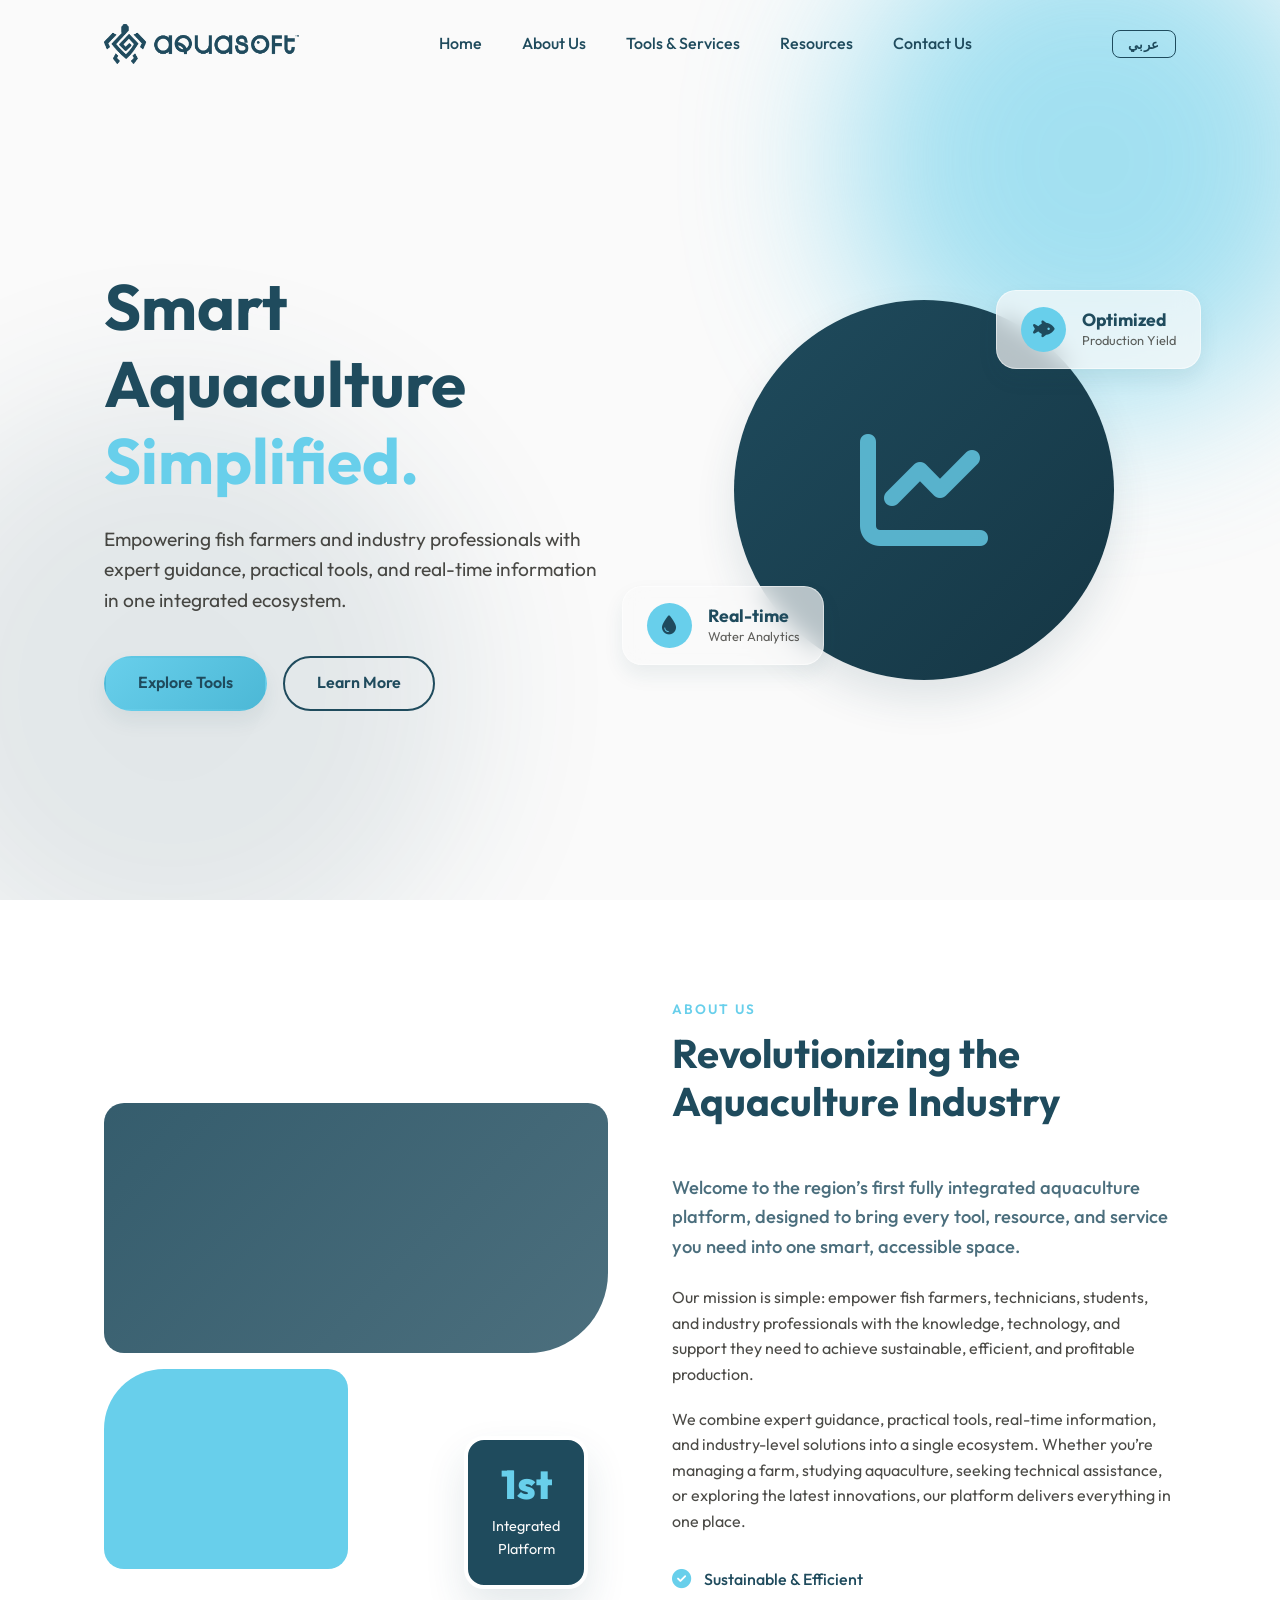
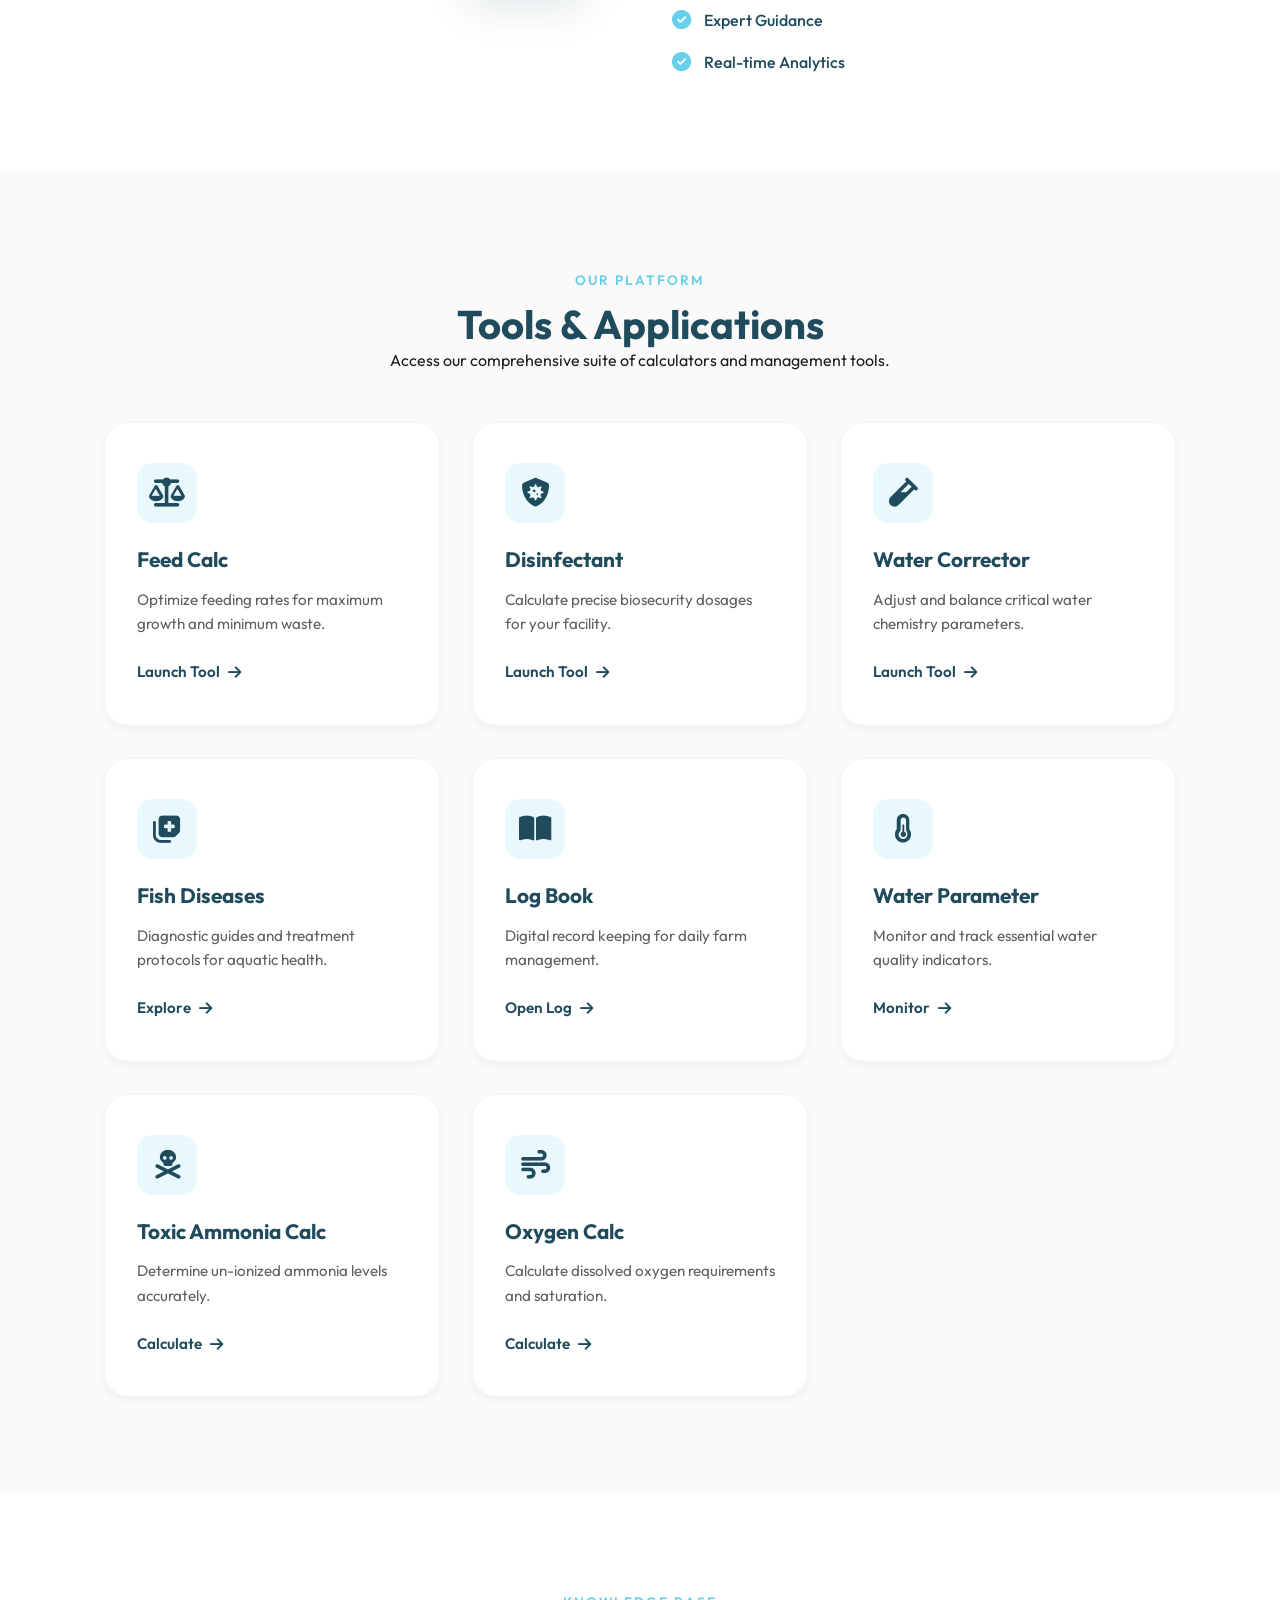
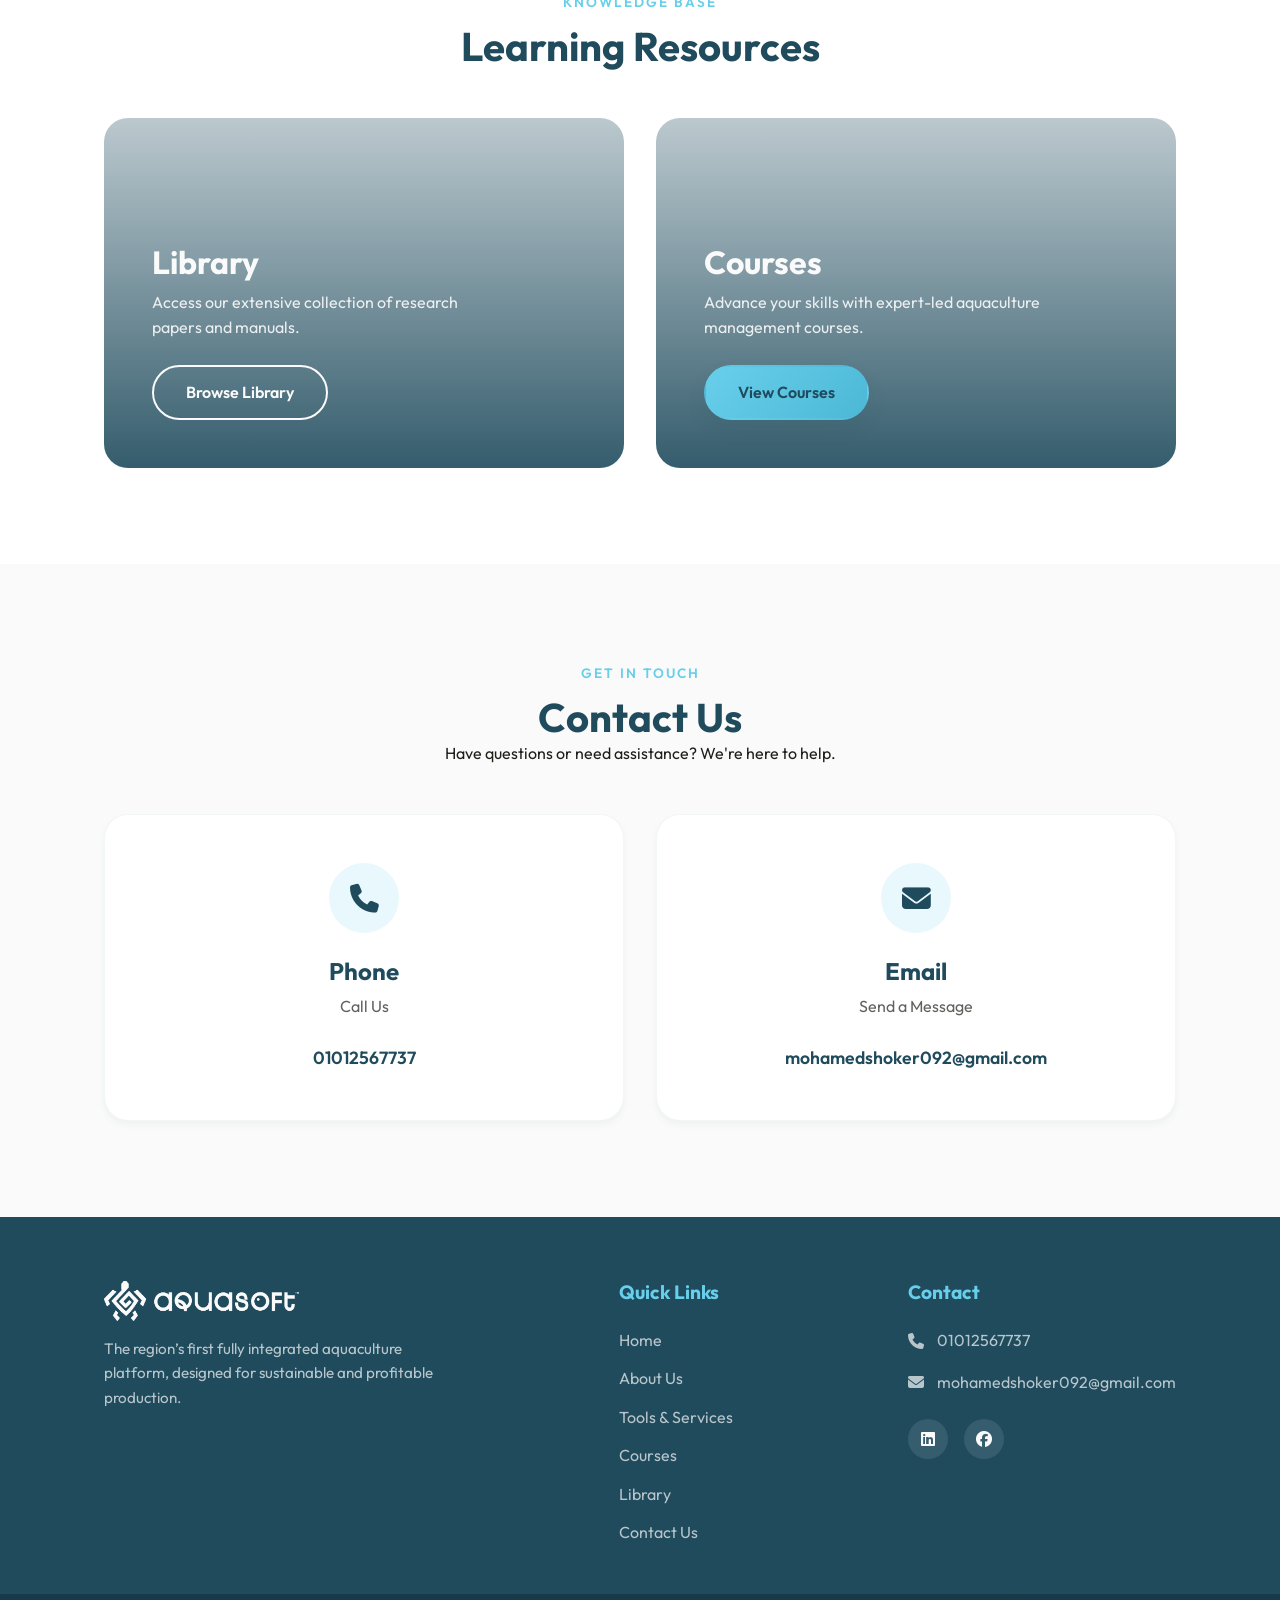
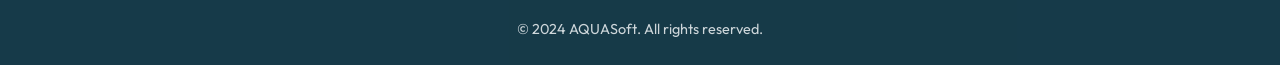
==== index.html @ 012a97ad "Add files via upload" ====
<!DOCTYPE html>
<html lang="en">

<head>
    <meta charset="UTF-8">
    <meta name="viewport" content="width=device-width, initial-scale=1.0">
    <title>AQUASoft | Integrated Aquaculture Platform</title>
    <meta name="description"
        content="The region's first fully integrated aquaculture platform for fish farmers, technicians, students, and industry professionals.">
    <link rel="preconnect" href="https://fonts.googleapis.com">
    <link rel="preconnect" href="https://fonts.gstatic.com" crossorigin>
    <link href="https://fonts.googleapis.com/css2?family=Outfit:wght@300;400;500;600;700;800&display=swap"
        rel="stylesheet">
    <link href="https://fonts.googleapis.com/css2?family=Tajawal:wght@300;400;500;700;800&display=swap"
        rel="stylesheet">
      <!-- PWA Setup -->
  <link rel="manifest" href="manifest.json">
  <meta name="theme-color" content="#1F4B5D">
  <link rel="apple-touch-icon" href="icons/icon-192x192.png">
    <link rel="stylesheet" href="style.css">
    <!-- FontAwesome for icons -->
    <link rel="stylesheet" href="https://cdnjs.cloudflare.com/ajax/libs/font-awesome/6.4.0/css/all.min.css">
    
</head>

<body>
    <!-- Navbar -->
    <nav class="navbar">
        <div class="container nav-container">
            <a href="#" class="logo">
                <img src="images/in ob.png" alt="AQUASoft Logo" class="site-logo">
            </a>
            <ul class="nav-links">
                <li><a href="#home" data-i18n="nav_home">Home</a></li>
                <li><a href="#about" data-i18n="nav_about">About Us</a></li>
                <li><a href="#tools" data-i18n="nav_tools">Tools & Services</a></li>
                <li><a href="#resources" data-i18n="nav_resources">Resources</a></li>
                <li><a href="#contact" data-i18n="nav_contact">Contact Us</a></li>
            </ul>
            <!-- Language Toggle -->
            <div class="lang-switcher">
                <button id="lang-toggle" class="btn btn-outline" style="padding: 5px 15px; font-size: 13px; font-weight: 700;">عربي</button>
            </div>
            <div class="mobile-menu-btn">
                <i class="fa-solid fa-bars"></i>
            </div>
        </div>
    </nav>

    <!-- Hero Section -->
    <section id="home" class="hero">
        <div class="hero-bg-shapes">
            <div class="shape shape-1"></div>
            <div class="shape shape-2"></div>
        </div>
        <div class="container hero-content">
            <div class="hero-text">
                <h1 data-i18n="hero_title">Smart Aquaculture <span>Simplified.</span></h1>
                <p data-i18n="hero_desc">Empowering fish farmers and industry professionals with expert guidance, practical tools, and real-time information in one integrated ecosystem.</p>
                <div class="hero-actions">
                    <a href="#tools" class="btn btn-primary" data-i18n="btn_explore">Explore Tools</a>
                    <a href="#about" class="btn btn-outline" data-i18n="btn_learn">Learn More</a>
                </div>
            </div>
            <div class="hero-image-wrapper">
                <div class="glass-card main-stats-card">
                    <div class="stat-icon"><i class="fa-solid fa-fish-fins"></i></div>
                    <div class="stat-info">
                        <h3 data-i18n="stat1_title">Optimized</h3>
                        <p data-i18n="stat1_desc">Production Yield</p>
                    </div>
                </div>
                <div class="glass-card secondary-stats-card">
                    <div class="stat-icon"><i class="fa-solid fa-droplet"></i></div>
                    <div class="stat-info">
                        <h3 data-i18n="stat2_title">Real-time</h3>
                        <p data-i18n="stat2_desc">Water Analytics</p>
                    </div>
                </div>
                <!-- Placeholder for Hero Visual -->
                <div class="hero-visual-circle">
                    <i class="fa-solid fa-chart-line placeholder-icon"></i>
                </div>
            </div>
        </div>
    </section>

    <!-- About Us Section -->
    <section id="about" class="about">
        <div class="container about-container">
            <div class="about-image">
                <div class="image-grid">
                    <div class="grid-item img-1"></div>
                    <div class="grid-item img-2"></div>
                </div>
                <div class="experience-badge">
                    <span data-i18n="badge_span">1st</span>
                    <p data-i18n="badge_p">Integrated<br>Platform</p>
                </div>
            </div>
            <div class="about-text">
                <div class="section-header">
                    <span class="subtitle" data-i18n="about_subtitle">About Us</span>
                    <h2 data-i18n="about_title">Revolutionizing the Aquaculture Industry</h2>
                </div>
                <p class="lead-text" data-i18n="about_lead">Welcome to the region’s first fully integrated aquaculture platform, designed to bring every tool, resource, and service you need into one smart, accessible space.</p>
                <p data-i18n="about_p1">Our mission is simple: empower fish farmers, technicians, students, and industry professionals with the knowledge, technology, and support they need to achieve sustainable, efficient, and profitable production.</p>
                <p data-i18n="about_p2">We combine expert guidance, practical tools, real-time information, and industry-level solutions into a single ecosystem. Whether you’re managing a farm, studying aquaculture, seeking technical assistance, or exploring the latest innovations, our platform delivers everything in one place.</p>

                <ul class="features-list">
                    <li data-i18n="feat1"><i class="fa-solid fa-circle-check"></i> Sustainable & Efficient</li>
                    <li data-i18n="feat2"><i class="fa-solid fa-circle-check"></i> Expert Guidance</li>
                    <li data-i18n="feat3"><i class="fa-solid fa-circle-check"></i> Real-time Analytics</li>
                </ul>
            </div>
        </div>
    </section>

    <!-- Tools Section -->
    <section id="tools" class="tools">
        <div class="container">
            <div class="section-header center">
                <span class="subtitle" data-i18n="tools_subtitle">Our Platform</span>
                <h2 data-i18n="tools_title">Tools & Applications</h2>
                <p data-i18n="tools_desc">Access our comprehensive suite of calculators and management tools.</p>
            </div>

            <div class="tools-grid">
                <!-- Feed Calc -->
                <a href="tools/feed.html" class="tool-card">
                    <div class="tool-icon"><i class="fa-solid fa-scale-balanced"></i></div>
                    <h3 data-i18n="tool1_title">Feed Calc</h3>
                    <p data-i18n="tool1_desc">Optimize feeding rates for maximum growth and minimum waste.</p>
                    <span class="tool-link" data-i18n="tool1_link">Launch Tool <i class="fa-solid fa-arrow-right"></i></span>
                </a>

                <!-- Disinfectant -->
                <a href="tools/disinfectans.html" class="tool-card">
                    <div class="tool-icon"><i class="fa-solid fa-shield-virus"></i></div>
                    <h3 data-i18n="tool2_title">Disinfectant</h3>
                    <p data-i18n="tool2_desc">Calculate precise biosecurity dosages for your facility.</p>
                    <span class="tool-link" data-i18n="tool2_link">Launch Tool <i class="fa-solid fa-arrow-right"></i></span>
                </a>

                <!-- Water Corrector -->
                <a href="tools/water-corrector.html" class="tool-card">
                    <div class="tool-icon"><i class="fa-solid fa-vial"></i></div>
                    <h3 data-i18n="tool3_title">Water Corrector</h3>
                    <p data-i18n="tool3_desc">Adjust and balance critical water chemistry parameters.</p>
                    <span class="tool-link" data-i18n="tool3_link">Launch Tool <i class="fa-solid fa-arrow-right"></i></span>
                </a>

                <!-- Fish Diseases -->
                <a href="tools/coming-soon.html" class="tool-card">
                    <div class="tool-icon"><i class="fa-solid fa-notes-medical"></i></div>
                    <h3 data-i18n="tool4_title">Fish Diseases</h3>
                    <p data-i18n="tool4_desc">Diagnostic guides and treatment protocols for aquatic health.</p>
                    <span class="tool-link" data-i18n="tool4_link">Explore <i class="fa-solid fa-arrow-right"></i></span>
                </a>

                <!-- Log Book -->
                <a href="tools/log-book.html" class="tool-card">
                    <div class="tool-icon"><i class="fa-solid fa-book-open"></i></div>
                    <h3 data-i18n="tool5_title">Log Book</h3>
                    <p data-i18n="tool5_desc">Digital record keeping for daily farm management.</p>
                    <span class="tool-link" data-i18n="tool5_link">Open Log <i class="fa-solid fa-arrow-right"></i></span>
                </a>

                <!-- Water Parameter -->
                <a href="tools/water-parameter.html" class="tool-card">
                    <div class="tool-icon"><i class="fa-solid fa-temperature-half"></i></div>
                    <h3 data-i18n="tool6_title">Water Parameter</h3>
                    <p data-i18n="tool6_desc">Monitor and track essential water quality indicators.</p>
                    <span class="tool-link" data-i18n="tool6_link">Monitor <i class="fa-solid fa-arrow-right"></i></span>
                </a>

                <!-- Toxic Ammonia Calc -->
                <a href="tools/ammonia.html" class="tool-card">
                    <div class="tool-icon"><i class="fa-solid fa-skull-crossbones"></i></div>
                    <h3 data-i18n="tool7_title">Toxic Ammonia Calc</h3>
                    <p data-i18n="tool7_desc">Determine un-ionized ammonia levels accurately.</p>
                    <span class="tool-link" data-i18n="tool7_link">Calculate <i class="fa-solid fa-arrow-right"></i></span>
                </a>

                <!-- Oxygen Calc -->
                <a href="tools/oxygen.html" class="tool-card">
                    <div class="tool-icon"><i class="fa-solid fa-wind"></i></div>
                    <h3 data-i18n="tool8_title">Oxygen Calc</h3>
                    <p data-i18n="tool8_desc">Calculate dissolved oxygen requirements and saturation.</p>
                    <span class="tool-link" data-i18n="tool8_link">Calculate <i class="fa-solid fa-arrow-right"></i></span>
                </a>
            </div>
        </div>
    </section>

    <!-- Resources Section -->
    <section id="resources" class="resources">
        <div class="container">
            <div class="section-header center">
                <span class="subtitle" data-i18n="res_subtitle">Knowledge Base</span>
                <h2 data-i18n="res_title">Learning Resources</h2>
            </div>
            <div class="resources-grid">
                <div class="resource-card">
                    <div class="resource-bg lib-bg"></div>
                    <div class="resource-content">
                        <h3 data-i18n="res1_title">Library</h3>
                        <p data-i18n="res1_desc">Access our extensive collection of research papers, manuals, and industry guides.</p>
                        <a href="tools/library.html" class="btn btn-outline btn-light" data-i18n="res1_link">Browse Library</a>
                    </div>
                </div>
                <div class="resource-card">
                    <div class="resource-bg course-bg"></div>
                    <div class="resource-content">
                        <h3 data-i18n="res2_title">Courses</h3>
                        <p data-i18n="res2_desc">Advance your skills with expert-led courses in aquaculture management.</p>
                        <a href="tools/course.html" class="btn btn-primary" data-i18n="res2_link">View Courses</a>
                    </div>
                </div>
            </div>
        </div>
    </section>

    <!-- Contact Section -->
    <section id="contact" class="contact">
        <div class="container contact-container">
            <div class="section-header center">
                <span class="subtitle" data-i18n="contact_subtitle">Get In Touch</span>
                <h2 data-i18n="contact_title">Contact Us</h2>
                <p data-i18n="contact_desc">Have questions or need assistance? We\'re here to help.</p>
            </div>
            <div class="contact-cards">
                <div class="contact-card">
                    <div class="contact-icon"><i class="fa-solid fa-phone"></i></div>
                    <h3 data-i18n="contact1_title">Phone</h3>
                    <p data-i18n="contact1_desc">Give us a call</p>
                    <a href="tel:01012567737" class="contact-link">01012567737</a>
                </div>
                <div class="contact-card">
                    <div class="contact-icon"><i class="fa-solid fa-envelope"></i></div>
                    <h3 data-i18n="contact2_title">Email</h3>
                    <p data-i18n="contact2_desc">Send us a message</p>
                    <a href="mailto:mohamedshoker092@gmail.com" class="contact-link">mohamedshoker092@gmail.com</a>
                </div>
            </div>
        </div>
    </section>

    <!-- Footer -->
    <footer>
        <div class="container footer-container">
            <div class="footer-brand">
                <a href="#" class="logo footer-logo">
                    <img src="images/in white.png" alt="AQUASoft Logo" class="site-logo">
                </a>
                <p data-i18n="footer_desc">The region's first fully integrated aquaculture platform, designed for sustainable and profitable production.</p>
            </div>
            <div class="footer-links">
                <h4 data-i18n="footer_quick">Quick Links</h4>
                <ul>
                    <li><a href="#home" data-i18n="nav_home">Home</a></li>
                    <li><a href="#about" data-i18n="nav_about">About Us</a></li>
                    <li><a href="#tools" data-i18n="nav_tools">Tools & Services</a></li>
                    <li><a href="tools/course.html" data-i18n="res2_title">Courses</a></li>
                    <li><a href="tools/library.html" data-i18n="res1_title">Library</a></li>
                    <li><a href="#contact" data-i18n="nav_contact">Contact Us</a></li>
                </ul>
            </div>
            <div class="footer-contact">
                <h4 data-i18n="footer_contact">Contact</h4>
                <p><i class="fa-solid fa-phone"></i> 01012567737</p>
                <p><i class="fa-solid fa-envelope"></i> mohamedshoker092@gmail.com</p>
                <div class="social-links">
                    <a href="https://www.linkedin.com/in/mohamed-karam-0a1b27256/" target="_blank"><i class="fa-brands fa-linkedin"></i></a>
                    <a href="https://www.facebook.com/mesh.mohamed.karam?locale=ar_AR" target="_blank"><i class="fa-brands fa-facebook"></i></a>
                </div>
            </div>
        </div>
        <div class="footer-bottom">
            <p data-i18n="footer_rights">&copy; 2024 AQUASoft. All rights reserved.</p>
        </div>
    </footer>

    <script src="translations.js"></script>
    <script src="script.js"></script>
</body>

</html>
---- style.css ----
:root {
    /* Color Palette */
    --color-ocean-blue: #1F4B5D;
    --color-aqua: #68CFEB;
    --color-soft-white: #FAFAFA;
    --color-charcoal: #1F1E19;
    
    /* Gradients */
    --gradient-primary: linear-gradient(135deg, var(--color-ocean-blue) 0%, #153644 100%);
    --gradient-accent: linear-gradient(135deg, var(--color-aqua) 0%, #4cb8d6 100%);
    
    /* Typography */
    --font-main: 'Outfit', sans-serif;
    
    /* Shadows */
    --shadow-sm: 0 4px 6px rgba(31, 75, 93, 0.05);
    --shadow-md: 0 10px 20px rgba(31, 75, 93, 0.08);
    --shadow-lg: 0 20px 40px rgba(31, 75, 93, 0.12);
    --shadow-glow: 0 0 20px rgba(104, 207, 235, 0.4);
    
    /* Transitions */
    --transition-fast: 0.2s ease;
    --transition-normal: 0.3s cubic-bezier(0.4, 0, 0.2, 1);
}

* {
    margin: 0;
    padding: 0;
    box-sizing: border-box;
}

html {
    scroll-behavior: smooth;
}

body {
    font-family: var(--font-main);
    background-color: var(--color-soft-white);
    color: var(--color-charcoal);
    line-height: 1.6;
    overflow-x: hidden;
}

a {
    text-decoration: none;
    color: inherit;
    transition: var(--transition-normal);
}

ul {
    list-style: none;
}

.container {
    max-width: 1200px;
    margin: 0 auto;
    padding: 0 5%;
}

/* Typography elements */
h1, h2, h3, h4 {
    font-weight: 700;
    line-height: 1.2;
    color: var(--color-ocean-blue);
}

.section-header {
    margin-bottom: 3rem;
}

.section-header.center {
    text-align: center;
}

.subtitle {
    display: inline-block;
    color: var(--color-aqua);
    font-weight: 600;
    text-transform: uppercase;
    letter-spacing: 2px;
    font-size: 0.85rem;
    margin-bottom: 0.5rem;
}

.section-header h2 {
    font-size: 2.5rem;
}

/* Buttons */
.btn {
    display: inline-block;
    padding: 0.8rem 2rem;
    border-radius: 50px;
    font-weight: 600;
    cursor: pointer;
    transition: var(--transition-normal);
    border: 2px solid transparent;
}

.btn-primary {
    background: var(--gradient-accent);
    color: var(--color-ocean-blue);
    box-shadow: var(--shadow-md);
}

.btn-primary:hover {
    transform: translateY(-3px);
    box-shadow: var(--shadow-glow);
}

.btn-outline {
    border-color: var(--color-ocean-blue);
    color: var(--color-ocean-blue);
}

.btn-outline:hover {
    background-color: var(--color-ocean-blue);
    color: var(--color-soft-white);
}

.btn-light {
    border-color: var(--color-soft-white);
    color: var(--color-soft-white);
}

.btn-light:hover {
    background-color: var(--color-soft-white);
    color: var(--color-ocean-blue);
}

/* Navbar */
.navbar {
    position: fixed;
    top: 0;
    left: 0;
    width: 100%;
    padding: 1.5rem 0;
    z-index: 1000;
    transition: var(--transition-normal);
    background: transparent;
}

.navbar.scrolled {
    background: rgba(250, 250, 250, 0.95);
    backdrop-filter: blur(10px);
    padding: 1rem 0;
    box-shadow: var(--shadow-sm);
}

.nav-container {
    display: flex;
    justify-content: space-between;
    align-items: center;
}

.logo {
    font-size: 1.8rem;
    font-weight: 800;
    color: var(--color-ocean-blue);
    display: flex;
    align-items: center;
    gap: 0.5rem;
}

.logo span {
    font-weight: 300;
}

.logo i {
    color: var(--color-aqua);
    font-size: 1.5rem;
}

.nav-links {
    display: flex;
    gap: 2.5rem;
}

.nav-links li a {
    font-weight: 500;
    position: relative;
    color: var(--color-ocean-blue);
}

.nav-links li a::after {
    content: '';
    position: absolute;
    bottom: -5px;
    left: 0;
    width: 0;
    height: 2px;
    background-color: var(--color-aqua);
    transition: var(--transition-normal);
}

.nav-links li a:hover::after {
    width: 100%;
}

.mobile-menu-btn {
    display: none;
    font-size: 1.5rem;
    color: var(--color-ocean-blue);
    cursor: pointer;
}

/* Hero Section */
.hero {
    position: relative;
    min-height: 100vh;
    display: flex;
    align-items: center;
    padding-top: 80px;
    overflow: hidden;
    background-color: var(--color-soft-white);
}

.hero-bg-shapes {
    position: absolute;
    top: 0;
    left: 0;
    width: 100%;
    height: 100%;
    z-index: 0;
    overflow: hidden;
}

.shape {
    position: absolute;
    border-radius: 50%;
    filter: blur(80px);
    opacity: 0.6;
}

.shape-1 {
    top: -10%;
    right: -5%;
    width: 500px;
    height: 500px;
    background: var(--color-aqua);
}

.shape-2 {
    bottom: -10%;
    left: -10%;
    width: 600px;
    height: 600px;
    background: var(--color-ocean-blue);
    opacity: 0.1;
}

.hero-content {
    display: grid;
    grid-template-columns: 1fr 1fr;
    gap: 4rem;
    align-items: center;
    position: relative;
    z-index: 1;
}

.hero-text h1 {
    font-size: 4rem;
    margin-bottom: 1.5rem;
    color: var(--color-ocean-blue);
}

.hero-text h1 span {
    color: var(--color-aqua);
}

.hero-text p {
    font-size: 1.2rem;
    color: var(--color-charcoal);
    margin-bottom: 2.5rem;
    opacity: 0.8;
    max-width: 500px;
}

.hero-actions {
    display: flex;
    gap: 1rem;
}

/* Hero Visual */
.hero-image-wrapper {
    position: relative;
    height: 500px;
    display: flex;
    justify-content: center;
    align-items: center;
}

.hero-visual-circle {
    width: 380px;
    height: 380px;
    border-radius: 50%;
    background: var(--gradient-primary);
    display: flex;
    justify-content: center;
    align-items: center;
    box-shadow: var(--shadow-lg);
    position: relative;
    animation: float 6s ease-in-out infinite;
}

.placeholder-icon {
    font-size: 8rem;
    color: var(--color-aqua);
    opacity: 0.8;
}

.glass-card {
    position: absolute;
    background: rgba(250, 250, 250, 0.7);
    backdrop-filter: blur(12px);
    border: 1px solid rgba(255, 255, 255, 0.5);
    padding: 1rem 1.5rem;
    border-radius: 20px;
    display: flex;
    align-items: center;
    gap: 1rem;
    box-shadow: var(--shadow-md);
    z-index: 2;
}

.main-stats-card {
    top: 10%;
    right: -5%;
    animation: float 5s ease-in-out infinite 1s;
}

.secondary-stats-card {
    bottom: 15%;
    left: -10%;
    animation: float 7s ease-in-out infinite 0.5s;
}

.stat-icon {
    width: 45px;
    height: 45px;
    border-radius: 50%;
    background: var(--color-aqua);
    color: var(--color-ocean-blue);
    display: flex;
    justify-content: center;
    align-items: center;
    font-size: 1.2rem;
}

.stat-info h3 {
    font-size: 1.1rem;
    color: var(--color-ocean-blue);
}

.stat-info p {
    font-size: 0.8rem;
    color: var(--color-charcoal);
    opacity: 0.7;
    margin: 0;
}

@keyframes float {
    0% { transform: translateY(0px); }
    50% { transform: translateY(-20px); }
    100% { transform: translateY(0px); }
}

/* About Section */
.about {
    padding: 6rem 0;
    background: #fff;
}

.about-container {
    display: grid;
    grid-template-columns: 1fr 1fr;
    gap: 4rem;
    align-items: center;
}

.about-image {
    position: relative;
}

.image-grid {
    display: grid;
    grid-template-columns: 1fr 1fr;
    gap: 1rem;
}

.grid-item {
    border-radius: 20px;
    background: var(--gradient-primary);
    min-height: 200px;
}

.img-1 {
    grid-column: 1 / 3;
    min-height: 250px;
    border-bottom-right-radius: 80px;
    background: linear-gradient(135deg, rgba(31,75,93,0.9), rgba(31,75,93,0.8)), url('https://images.unsplash.com/photo-1615555416047-97d81232c66d?auto=format&fit=crop&q=80') center/cover;
}

.img-2 {
    background: var(--color-aqua);
    border-top-left-radius: 60px;
}

.experience-badge {
    position: absolute;
    bottom: -20px;
    right: 20px;
    background: var(--color-ocean-blue);
    color: var(--color-soft-white);
    padding: 1.5rem;
    border-radius: 20px;
    text-align: center;
    box-shadow: var(--shadow-lg);
    border: 4px solid #fff;
}

.experience-badge span {
    font-size: 2.5rem;
    font-weight: 800;
    color: var(--color-aqua);
    line-height: 1;
}

.experience-badge p {
    font-size: 0.9rem;
    margin-top: 0.5rem;
}

.about-text .lead-text {
    font-size: 1.15rem;
    font-weight: 500;
    color: var(--color-ocean-blue);
    margin-bottom: 1.5rem;
}

.about-text p {
    margin-bottom: 1.2rem;
    color: var(--color-charcoal);
    opacity: 0.8;
}

.features-list {
    margin-top: 2rem;
    display: grid;
    grid-template-columns: 1fr;
    gap: 1rem;
}

.features-list li {
    display: flex;
    align-items: center;
    gap: 0.8rem;
    font-weight: 500;
    color: var(--color-ocean-blue);
}

.features-list li i {
    color: var(--color-aqua);
    font-size: 1.2rem;
}

/* Tools Section */
.tools {
    padding: 6rem 0;
    background-color: var(--color-soft-white);
}

.tools-grid {
    display: grid;
    grid-template-columns: repeat(auto-fill, minmax(280px, 1fr));
    gap: 2rem;
    margin-top: 3rem;
}

.tool-card {
    background: #fff;
    padding: 2.5rem 2rem;
    border-radius: 24px;
    box-shadow: var(--shadow-sm);
    transition: var(--transition-normal);
    position: relative;
    overflow: hidden;
    z-index: 1;
    border: 1px solid rgba(31, 75, 93, 0.05);
}

.tool-card::before {
    content: '';
    position: absolute;
    top: 0;
    left: 0;
    width: 100%;
    height: 100%;
    background: var(--gradient-primary);
    z-index: -1;
    transform: scaleY(0);
    transform-origin: bottom;
    transition: transform 0.4s cubic-bezier(0.4, 0, 0.2, 1);
}

.tool-card:hover {
    transform: translateY(-10px);
    box-shadow: var(--shadow-lg);
}

.tool-card:hover::before {
    transform: scaleY(1);
}

.tool-icon {
    width: 60px;
    height: 60px;
    background: rgba(104, 207, 235, 0.15);
    color: var(--color-ocean-blue);
    border-radius: 16px;
    display: flex;
    justify-content: center;
    align-items: center;
    font-size: 1.8rem;
    margin-bottom: 1.5rem;
    transition: var(--transition-normal);
}

.tool-card:hover .tool-icon {
    background: rgba(255, 255, 255, 0.2);
    color: var(--color-aqua);
}

.tool-card h3 {
    font-size: 1.3rem;
    margin-bottom: 1rem;
    transition: var(--transition-normal);
}

.tool-card p {
    font-size: 0.95rem;
    color: var(--color-charcoal);
    opacity: 0.7;
    margin-bottom: 1.5rem;
    transition: var(--transition-normal);
}

.tool-card:hover h3, .tool-card:hover p {
    color: var(--color-soft-white);
}

.tool-link {
    font-weight: 600;
    color: var(--color-ocean-blue);
    display: flex;
    align-items: center;
    gap: 0.5rem;
    font-size: 0.95rem;
    transition: var(--transition-normal);
}

.tool-card:hover .tool-link {
    color: var(--color-aqua);
}

.tool-link i {
    transition: transform 0.3s ease;
}

.tool-card:hover .tool-link i {
    transform: translateX(5px);
}

/* Resources Section */
.resources {
    padding: 6rem 0;
    background: #fff;
}

.resources-grid {
    display: grid;
    grid-template-columns: 1fr 1fr;
    gap: 2rem;
}

.resource-card {
    position: relative;
    border-radius: 24px;
    overflow: hidden;
    min-height: 350px;
    display: flex;
    align-items: flex-end;
    padding: 3rem;
}

.resource-bg {
    position: absolute;
    top: 0;
    left: 0;
    width: 100%;
    height: 100%;
    background-size: cover;
    background-position: center;
    transition: transform 0.5s ease;
    z-index: 1;
}

.resource-card:hover .resource-bg {
    transform: scale(1.05);
}

.lib-bg {
    background: linear-gradient(to top, rgba(31, 75, 93, 0.9), rgba(31, 75, 93, 0.3)), url('https://images.unsplash.com/photo-1532012197267-da84d127e765?auto=format&fit=crop&q=80') center/cover;
}

.course-bg {
    background: linear-gradient(to top, rgba(31, 75, 93, 0.9), rgba(31, 75, 93, 0.3)), url('https://images.unsplash.com/photo-1516321318423-f06f85e504b3?auto=format&fit=crop&q=80') center/cover;
}

.resource-content {
    position: relative;
    z-index: 2;
    color: var(--color-soft-white);
}

.resource-content h3 {
    color: var(--color-soft-white);
    font-size: 2rem;
    margin-bottom: 0.5rem;
}

.resource-content p {
    font-size: 1rem;
    margin-bottom: 1.5rem;
    opacity: 0.9;
    max-width: 80%;
}

/* Footer */
footer {
    background: var(--color-ocean-blue);
    color: var(--color-soft-white);
    padding: 4rem 0 0 0;
}

.footer-container {
    display: grid;
    grid-template-columns: 2fr 1fr 1fr;
    gap: 4rem;
    margin-bottom: 3rem;
}

.footer-logo {
    color: var(--color-soft-white);
    margin-bottom: 1rem;
}

.footer-brand p {
    opacity: 0.7;
    max-width: 350px;
    font-size: 0.95rem;
}

.footer-links h4, .footer-contact h4 {
    color: var(--color-aqua);
    margin-bottom: 1.5rem;
    font-size: 1.2rem;
}

.footer-links ul {
    display: flex;
    flex-direction: column;
    gap: 0.8rem;
}

.footer-links a {
    color: var(--color-soft-white);
    opacity: 0.7;
}

.footer-links a:hover {
    opacity: 1;
    color: var(--color-aqua);
    padding-left: 5px;
}

.footer-contact p {
    opacity: 0.7;
    margin-bottom: 1rem;
    display: flex;
    align-items: center;
    gap: 0.8rem;
}

.social-links {
    display: flex;
    gap: 1rem;
    margin-top: 1.5rem;
}

.social-links a {
    width: 40px;
    height: 40px;
    border-radius: 50%;
    background: rgba(255, 255, 255, 0.1);
    display: flex;
    justify-content: center;
    align-items: center;
    transition: var(--transition-normal);
}

.social-links a:hover {
    background: var(--color-aqua);
    color: var(--color-ocean-blue);
    transform: translateY(-3px);
}

.footer-bottom {
    background: #153644;
    text-align: center;
    padding: 1.5rem 0;
    font-size: 0.9rem;
    opacity: 0.8;
}

/* Site Logo */
.site-logo {
    height: 40px;
    width: auto;
    display: block;
}

/* Contact Section */
.contact {
    padding: 6rem 0;
    background-color: var(--color-soft-white);
}

.contact-cards {
    display: grid;
    grid-template-columns: repeat(auto-fit, minmax(300px, 1fr));
    gap: 2rem;
    margin-top: 3rem;
}

.contact-card {
    background: #fff;
    padding: 3rem 2rem;
    border-radius: 24px;
    text-align: center;
    box-shadow: var(--shadow-sm);
    transition: var(--transition-normal);
    border: 1px solid rgba(31, 75, 93, 0.05);
}

.contact-card:hover {
    transform: translateY(-5px);
    box-shadow: var(--shadow-lg);
}

.contact-icon {
    width: 70px;
    height: 70px;
    background: rgba(104, 207, 235, 0.15);
    color: var(--color-ocean-blue);
    border-radius: 50%;
    display: flex;
    justify-content: center;
    align-items: center;
    font-size: 1.8rem;
    margin: 0 auto 1.5rem auto;
    transition: var(--transition-normal);
}

.contact-card:hover .contact-icon {
    background: var(--color-aqua);
    color: var(--color-ocean-blue);
}

.contact-card h3 {
    margin-bottom: 0.5rem;
    font-size: 1.5rem;
}

.contact-card p {
    color: var(--color-charcoal);
    opacity: 0.7;
    margin-bottom: 1.5rem;
}

.contact-link {
    font-size: 1.1rem;
    font-weight: 600;
    color: var(--color-ocean-blue);
}

.contact-link:hover {
    color: var(--color-aqua);
}

/* Responsive Design */
@media (max-width: 992px) {
    .hero-content {
        grid-template-columns: 1fr;
        text-align: center;
        gap: 3rem;
    }
    
    .hero-text p {
        margin: 0 auto 2.5rem auto;
    }
    
    .hero-actions {
        justify-content: center;
    }
    
    .about-container {
        grid-template-columns: 1fr;
    }
    
    .resources-grid {
        grid-template-columns: 1fr;
    }
}

@media (max-width: 768px) {
    .nav-links {
        display: none;
    }
    
    .mobile-menu-btn {
        display: block;
    }
    
    .hero-text h1 {
        font-size: 3rem;
    }
    
    .footer-container {
        grid-template-columns: 1fr;
        gap: 2rem;
    }
    
    .nav-links.active {
        display: flex;
        flex-direction: column;
        position: absolute;
        top: 100%;
        left: 0;
        width: 100%;
        background: var(--color-soft-white);
        padding: 2rem;
        box-shadow: var(--shadow-md);
        text-align: center;
    }
}

/* ===== Language Switcher ===== */
.lang-switcher {
    display: flex;
    align-items: center;
}

#lang-toggle {
    padding: 6px 16px;
    font-size: 13px;
    font-weight: 600;
    border: 1.5px solid var(--color-ocean-blue);
    background: transparent;
    color: var(--color-ocean-blue);
    border-radius: 8px;
    cursor: pointer;
    transition: var(--transition-normal);
    letter-spacing: 0.5px;
    font-family: var(--font-main);
}

#lang-toggle:hover {
    background: var(--color-ocean-blue);
    color: #fff;
}

/* ===== RTL (Arabic) overrides ===== */
[dir="rtl"] body {
    font-family: 'Tajawal', 'Outfit', sans-serif;
}

[dir="rtl"] .nav-container {
    flex-direction: row-reverse;
}

[dir="rtl"] .nav-links {
    direction: rtl;
}

[dir="rtl"] .lang-switcher {
    margin-left: 0;
    margin-right: 20px;
}

[dir="rtl"] .hero-content {
    direction: rtl;
    text-align: right;
}

[dir="rtl"] .hero-actions {
    justify-content: flex-start;
}

[dir="rtl"] .about-container {
    direction: rtl;
}

[dir="rtl"] .about-text {
    text-align: right;
}

[dir="rtl"] .features-list li {
    text-align: right;
}

[dir="rtl"] .section-header.center,
[dir="rtl"] .section-header {
    text-align: right;
}

[dir="rtl"] .section-header.center {
    text-align: center;
}

[dir="rtl"] .tool-card {
    text-align: right;
}

[dir="rtl"] .resource-content {
    text-align: right;
}

[dir="rtl"] .contact-container,
[dir="rtl"] .contact-card {
    text-align: right;
}

[dir="rtl"] .footer-container {
    direction: rtl;
    text-align: right;
}

[dir="rtl"] .footer-brand p {
    text-align: right;
}

[dir="rtl"] .footer-bottom {
    text-align: center;
}

[dir="rtl"] .glass-card {
    text-align: right;
}

[dir="rtl"] .tool-link i,
[dir="rtl"] .fa-arrow-right {
    transform: scaleX(-1);
    display: inline-block;
}
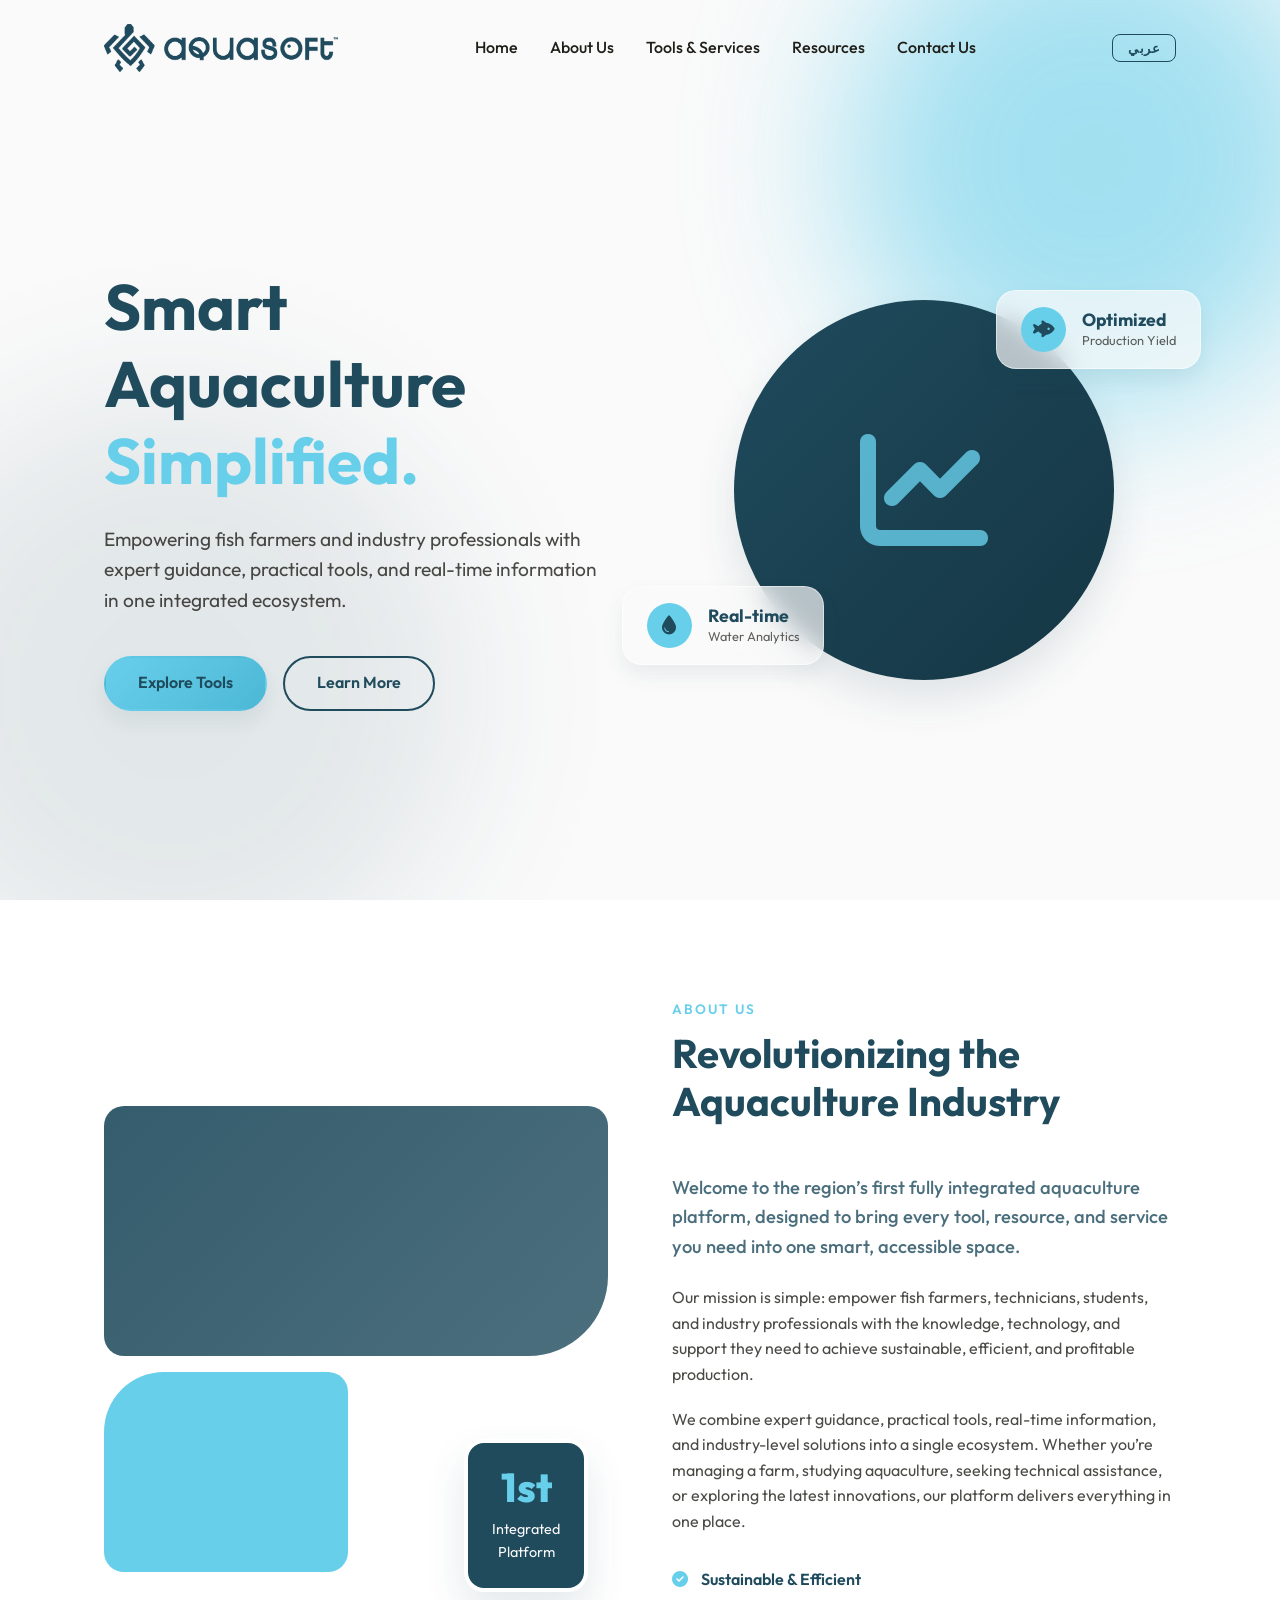
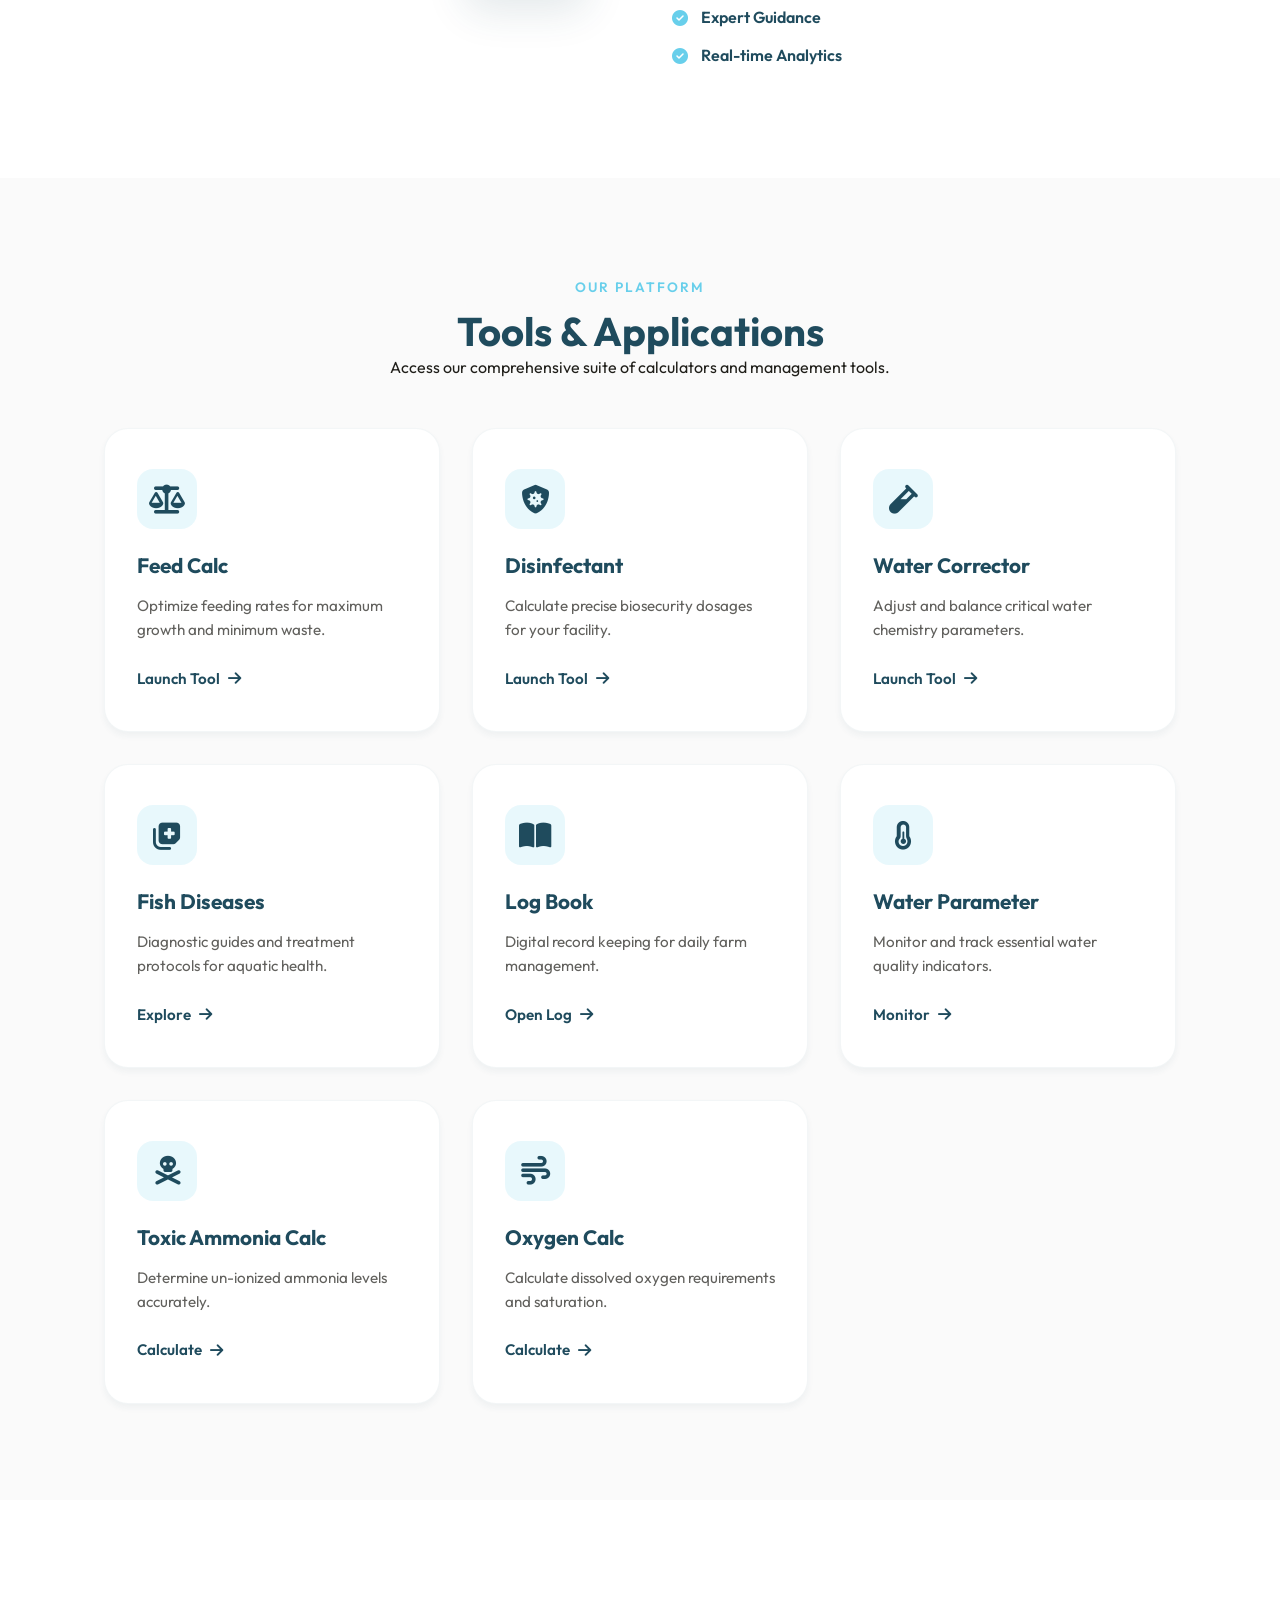
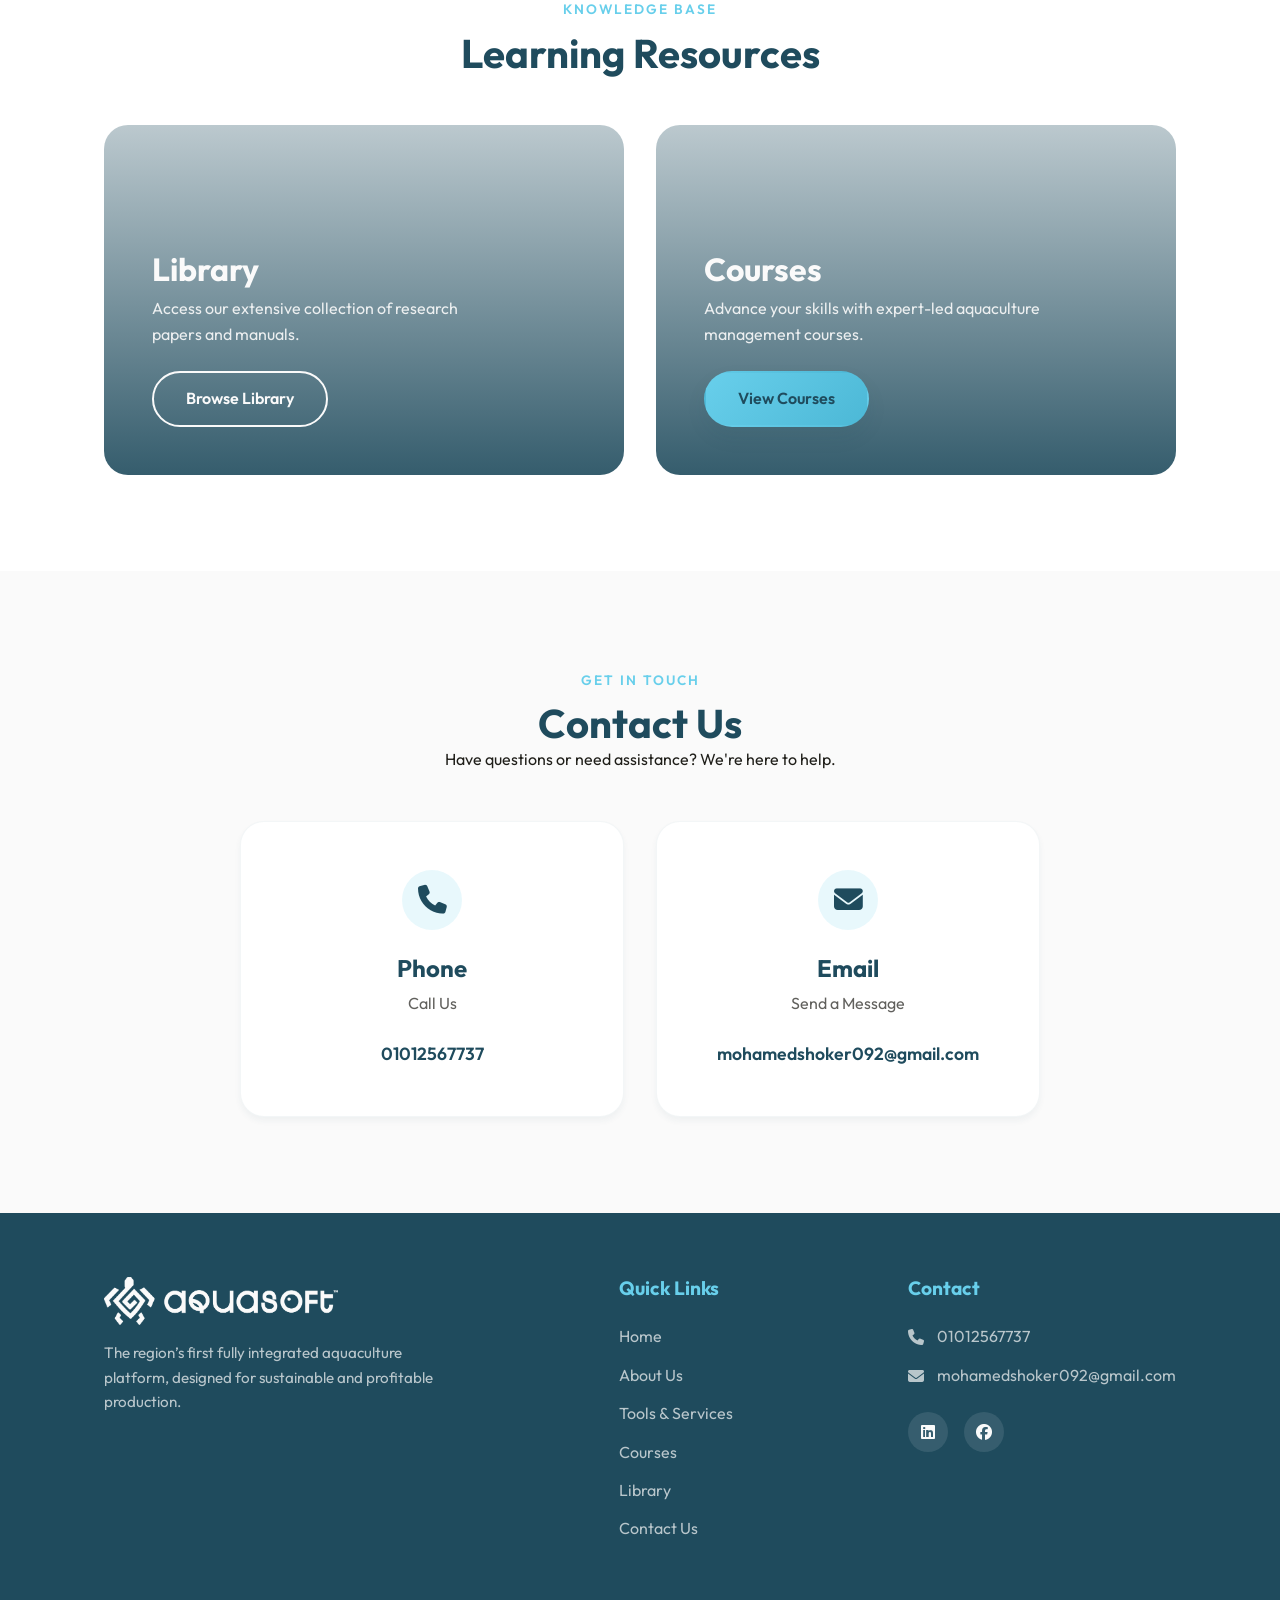
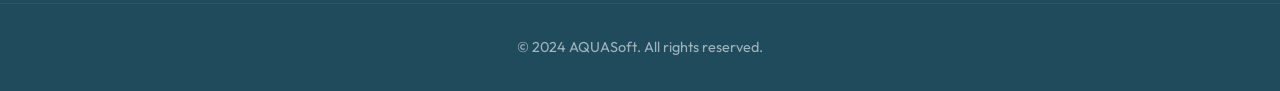
==== commit c440f0f1: "Add files via upload" ====
--- a/index.html
+++ b/index.html
@@ -13,14 +13,14 @@
         rel="stylesheet">
     <link href="https://fonts.googleapis.com/css2?family=Tajawal:wght@300;400;500;700;800&display=swap"
         rel="stylesheet">
-      <!-- PWA Setup -->
-  <link rel="manifest" href="manifest.json">
-  <meta name="theme-color" content="#1F4B5D">
-  <link rel="apple-touch-icon" href="icons/icon-192x192.png">
+    <!-- PWA Setup -->
+    <link rel="manifest" href="manifest.json">
+    <meta name="theme-color" content="#1F4B5D">
+    <link rel="apple-touch-icon" href="icons/icon-192x192.png">
     <link rel="stylesheet" href="style.css">
     <!-- FontAwesome for icons -->
     <link rel="stylesheet" href="https://cdnjs.cloudflare.com/ajax/libs/font-awesome/6.4.0/css/all.min.css">
-    
+
 </head>
 
 <body>
@@ -33,13 +33,21 @@
             <ul class="nav-links">
                 <li><a href="#home" data-i18n="nav_home">Home</a></li>
                 <li><a href="#about" data-i18n="nav_about">About Us</a></li>
-                <li><a href="#tools" data-i18n="nav_tools">Tools & Services</a></li>
+                <li><a href="#tools" data-i18n="nav_tools">Tools &amp; Services</a></li>
                 <li><a href="#resources" data-i18n="nav_resources">Resources</a></li>
                 <li><a href="#contact" data-i18n="nav_contact">Contact Us</a></li>
             </ul>
-            <!-- Language Toggle -->
-            <div class="lang-switcher">
-                <button id="lang-toggle" class="btn btn-outline" style="padding: 5px 15px; font-size: 13px; font-weight: 700;">عربي</button>
+            <div class="nav-actions">
+                <!-- PWA Install Button -->
+                <button id="pwa-install-btn" class="btn-pwa-install">
+                    <i class="fa-solid fa-download"></i>
+                    <span data-i18n="pwa_install">Install App</span>
+                </button>
+                <!-- Language Toggle -->
+                <div class="lang-switcher">
+                    <button id="lang-toggle" class="btn btn-outline"
+                        style="padding: 5px 15px; font-size: 13px; font-weight: 700;">&#1593;&#1585;&#1576;&#1610;</button>
+                </div>
             </div>
             <div class="mobile-menu-btn">
                 <i class="fa-solid fa-bars"></i>
@@ -56,7 +64,8 @@
         <div class="container hero-content">
             <div class="hero-text">
                 <h1 data-i18n="hero_title">Smart Aquaculture <span>Simplified.</span></h1>
-                <p data-i18n="hero_desc">Empowering fish farmers and industry professionals with expert guidance, practical tools, and real-time information in one integrated ecosystem.</p>
+                <p data-i18n="hero_desc">Empowering fish farmers and industry professionals with expert guidance,
+                    practical tools, and real-time information in one integrated ecosystem.</p>
                 <div class="hero-actions">
                     <a href="#tools" class="btn btn-primary" data-i18n="btn_explore">Explore Tools</a>
                     <a href="#about" class="btn btn-outline" data-i18n="btn_learn">Learn More</a>
@@ -77,7 +86,6 @@
                         <p data-i18n="stat2_desc">Water Analytics</p>
                     </div>
                 </div>
-                <!-- Placeholder for Hero Visual -->
                 <div class="hero-visual-circle">
                     <i class="fa-solid fa-chart-line placeholder-icon"></i>
                 </div>
@@ -103,12 +111,19 @@
                     <span class="subtitle" data-i18n="about_subtitle">About Us</span>
                     <h2 data-i18n="about_title">Revolutionizing the Aquaculture Industry</h2>
                 </div>
-                <p class="lead-text" data-i18n="about_lead">Welcome to the region’s first fully integrated aquaculture platform, designed to bring every tool, resource, and service you need into one smart, accessible space.</p>
-                <p data-i18n="about_p1">Our mission is simple: empower fish farmers, technicians, students, and industry professionals with the knowledge, technology, and support they need to achieve sustainable, efficient, and profitable production.</p>
-                <p data-i18n="about_p2">We combine expert guidance, practical tools, real-time information, and industry-level solutions into a single ecosystem. Whether you’re managing a farm, studying aquaculture, seeking technical assistance, or exploring the latest innovations, our platform delivers everything in one place.</p>
+                <p class="lead-text" data-i18n="about_lead">Welcome to the region's first fully integrated aquaculture
+                    platform, designed to bring every tool, resource, and service you need into one smart, accessible space.
+                </p>
+                <p data-i18n="about_p1">Our mission is simple: empower fish farmers, technicians, students, and industry
+                    professionals with the knowledge, technology, and support they need to achieve sustainable, efficient,
+                    and profitable production.</p>
+                <p data-i18n="about_p2">We combine expert guidance, practical tools, real-time information, and
+                    industry-level solutions into a single ecosystem. Whether you're managing a farm, studying aquaculture,
+                    seeking technical assistance, or exploring the latest innovations, our platform delivers everything in
+                    one place.</p>
 
                 <ul class="features-list">
-                    <li data-i18n="feat1"><i class="fa-solid fa-circle-check"></i> Sustainable & Efficient</li>
+                    <li data-i18n="feat1"><i class="fa-solid fa-circle-check"></i> Sustainable &amp; Efficient</li>
                     <li data-i18n="feat2"><i class="fa-solid fa-circle-check"></i> Expert Guidance</li>
                     <li data-i18n="feat3"><i class="fa-solid fa-circle-check"></i> Real-time Analytics</li>
                 </ul>
@@ -121,7 +136,7 @@
         <div class="container">
             <div class="section-header center">
                 <span class="subtitle" data-i18n="tools_subtitle">Our Platform</span>
-                <h2 data-i18n="tools_title">Tools & Applications</h2>
+                <h2 data-i18n="tools_title">Tools &amp; Applications</h2>
                 <p data-i18n="tools_desc">Access our comprehensive suite of calculators and management tools.</p>
             </div>
 
@@ -138,7 +153,7 @@
                 <a href="tools/disinfectans.html" class="tool-card">
                     <div class="tool-icon"><i class="fa-solid fa-shield-virus"></i></div>
                     <h3 data-i18n="tool2_title">Disinfectant</h3>
-                    <p data-i18n="tool2_desc">Calculate precise biosecurity dosages for your facility.</p>
+                    <p data-i18n="tool2_desc">Calculate precise biosecurity dosages for farm protection.</p>
                     <span class="tool-link" data-i18n="tool2_link">Launch Tool <i class="fa-solid fa-arrow-right"></i></span>
                 </a>
 
@@ -186,7 +201,7 @@
                 <a href="tools/oxygen.html" class="tool-card">
                     <div class="tool-icon"><i class="fa-solid fa-wind"></i></div>
                     <h3 data-i18n="tool8_title">Oxygen Calc</h3>
-                    <p data-i18n="tool8_desc">Calculate dissolved oxygen requirements and saturation.</p>
+                    <p data-i18n="tool8_desc">Calculate dissolved oxygen requirements for your fish stock.</p>
                     <span class="tool-link" data-i18n="tool8_link">Calculate <i class="fa-solid fa-arrow-right"></i></span>
                 </a>
             </div>
@@ -205,7 +220,8 @@
                     <div class="resource-bg lib-bg"></div>
                     <div class="resource-content">
                         <h3 data-i18n="res1_title">Library</h3>
-                        <p data-i18n="res1_desc">Access our extensive collection of research papers, manuals, and industry guides.</p>
+                        <p data-i18n="res1_desc">Access our extensive collection of research papers, manuals, and
+                            industry guides.</p>
                         <a href="tools/library.html" class="btn btn-outline btn-light" data-i18n="res1_link">Browse Library</a>
                     </div>
                 </div>
@@ -227,7 +243,7 @@
             <div class="section-header center">
                 <span class="subtitle" data-i18n="contact_subtitle">Get In Touch</span>
                 <h2 data-i18n="contact_title">Contact Us</h2>
-                <p data-i18n="contact_desc">Have questions or need assistance? We\'re here to help.</p>
+                <p data-i18n="contact_desc">Have questions or need assistance? We're here to help.</p>
             </div>
             <div class="contact-cards">
                 <div class="contact-card">
@@ -260,7 +276,7 @@
                 <ul>
                     <li><a href="#home" data-i18n="nav_home">Home</a></li>
                     <li><a href="#about" data-i18n="nav_about">About Us</a></li>
-                    <li><a href="#tools" data-i18n="nav_tools">Tools & Services</a></li>
+                    <li><a href="#tools" data-i18n="nav_tools">Tools &amp; Services</a></li>
                     <li><a href="tools/course.html" data-i18n="res2_title">Courses</a></li>
                     <li><a href="tools/library.html" data-i18n="res1_title">Library</a></li>
                     <li><a href="#contact" data-i18n="nav_contact">Contact Us</a></li>
@@ -285,4 +301,4 @@
     <script src="script.js"></script>
 </body>
 
-</html>+</html>
--- a/style.css
+++ b/style.css
@@ -153,55 +153,89 @@
     align-items: center;
 }
 
+.nav-actions {
+    display: flex;
+    align-items: center;
+    gap: 12px;
+}
+
+/* PWA Install Button */
+.btn-pwa-install {
+    display: none;
+    align-items: center;
+    gap: 8px;
+    padding: 6px 16px;
+    border-radius: 50px;
+    background: var(--gradient-accent);
+    color: var(--color-ocean-blue);
+    font-weight: 700;
+    font-size: 13px;
+    border: none;
+    cursor: pointer;
+    box-shadow: 0 4px 12px rgba(104, 207, 235, 0.35);
+    transition: var(--transition-normal);
+    font-family: inherit;
+}
+
+.btn-pwa-install:hover {
+    transform: translateY(-2px);
+    box-shadow: 0 6px 18px rgba(104, 207, 235, 0.5);
+}
+
+.btn-pwa-install i {
+    font-size: 14px;
+}
+
 .logo {
     font-size: 1.8rem;
     font-weight: 800;
     color: var(--color-ocean-blue);
     display: flex;
     align-items: center;
-    gap: 0.5rem;
 }
 
 .logo span {
-    font-weight: 300;
-}
-
-.logo i {
     color: var(--color-aqua);
-    font-size: 1.5rem;
+}
+
+.site-logo {
+    height: 48px;
+    width: auto;
+    object-fit: contain;
+    display: block;
 }
 
 .nav-links {
     display: flex;
-    gap: 2.5rem;
-}
-
-.nav-links li a {
+    gap: 2rem;
+}
+
+.nav-links a {
     font-weight: 500;
+    color: var(--color-charcoal);
     position: relative;
-    color: var(--color-ocean-blue);
-}
-
-.nav-links li a::after {
+}
+
+.nav-links a::after {
     content: '';
     position: absolute;
     bottom: -5px;
     left: 0;
     width: 0;
     height: 2px;
-    background-color: var(--color-aqua);
-    transition: var(--transition-normal);
-}
-
-.nav-links li a:hover::after {
+    background: var(--color-aqua);
+    transition: var(--transition-fast);
+}
+
+.nav-links a:hover::after {
     width: 100%;
 }
 
 .mobile-menu-btn {
     display: none;
     font-size: 1.5rem;
-    color: var(--color-ocean-blue);
     cursor: pointer;
+    color: var(--color-ocean-blue);
 }
 
 /* Hero Section */
@@ -397,8 +431,9 @@
 .img-1 {
     grid-column: 1 / 3;
     min-height: 250px;
+    
     border-bottom-right-radius: 80px;
-    background: linear-gradient(135deg, rgba(31,75,93,0.9), rgba(31,75,93,0.8)), url('https://images.unsplash.com/photo-1615555416047-97d81232c66d?auto=format&fit=crop&q=80') center/cover;
+    background: linear-gradient(135deg, rgba(31,75,93,0.9), rgba(31,75,93,0.8));
 }
 
 .img-2 {
@@ -446,22 +481,19 @@
 
 .features-list {
     margin-top: 2rem;
-    display: grid;
-    grid-template-columns: 1fr;
-    gap: 1rem;
 }
 
 .features-list li {
     display: flex;
     align-items: center;
     gap: 0.8rem;
-    font-weight: 500;
-    color: var(--color-ocean-blue);
-}
-
-.features-list li i {
+    margin-bottom: 0.8rem;
+    font-weight: 600;
+    color: var(--color-ocean-blue);
+}
+
+.features-list i {
     color: var(--color-aqua);
-    font-size: 1.2rem;
 }
 
 /* Tools Section */
@@ -636,100 +668,6 @@
     max-width: 80%;
 }
 
-/* Footer */
-footer {
-    background: var(--color-ocean-blue);
-    color: var(--color-soft-white);
-    padding: 4rem 0 0 0;
-}
-
-.footer-container {
-    display: grid;
-    grid-template-columns: 2fr 1fr 1fr;
-    gap: 4rem;
-    margin-bottom: 3rem;
-}
-
-.footer-logo {
-    color: var(--color-soft-white);
-    margin-bottom: 1rem;
-}
-
-.footer-brand p {
-    opacity: 0.7;
-    max-width: 350px;
-    font-size: 0.95rem;
-}
-
-.footer-links h4, .footer-contact h4 {
-    color: var(--color-aqua);
-    margin-bottom: 1.5rem;
-    font-size: 1.2rem;
-}
-
-.footer-links ul {
-    display: flex;
-    flex-direction: column;
-    gap: 0.8rem;
-}
-
-.footer-links a {
-    color: var(--color-soft-white);
-    opacity: 0.7;
-}
-
-.footer-links a:hover {
-    opacity: 1;
-    color: var(--color-aqua);
-    padding-left: 5px;
-}
-
-.footer-contact p {
-    opacity: 0.7;
-    margin-bottom: 1rem;
-    display: flex;
-    align-items: center;
-    gap: 0.8rem;
-}
-
-.social-links {
-    display: flex;
-    gap: 1rem;
-    margin-top: 1.5rem;
-}
-
-.social-links a {
-    width: 40px;
-    height: 40px;
-    border-radius: 50%;
-    background: rgba(255, 255, 255, 0.1);
-    display: flex;
-    justify-content: center;
-    align-items: center;
-    transition: var(--transition-normal);
-}
-
-.social-links a:hover {
-    background: var(--color-aqua);
-    color: var(--color-ocean-blue);
-    transform: translateY(-3px);
-}
-
-.footer-bottom {
-    background: #153644;
-    text-align: center;
-    padding: 1.5rem 0;
-    font-size: 0.9rem;
-    opacity: 0.8;
-}
-
-/* Site Logo */
-.site-logo {
-    height: 40px;
-    width: auto;
-    display: block;
-}
-
 /* Contact Section */
 .contact {
     padding: 6rem 0;
@@ -738,9 +676,10 @@
 
 .contact-cards {
     display: grid;
-    grid-template-columns: repeat(auto-fit, minmax(300px, 1fr));
+    grid-template-columns: 1fr 1fr;
     gap: 2rem;
-    margin-top: 3rem;
+    max-width: 800px;
+    margin: 0 auto;
 }
 
 .contact-card {
@@ -749,18 +688,18 @@
     border-radius: 24px;
     text-align: center;
     box-shadow: var(--shadow-sm);
+    border: 1px solid rgba(31, 75, 93, 0.05);
     transition: var(--transition-normal);
-    border: 1px solid rgba(31, 75, 93, 0.05);
 }
 
 .contact-card:hover {
     transform: translateY(-5px);
-    box-shadow: var(--shadow-lg);
+    box-shadow: var(--shadow-md);
 }
 
 .contact-icon {
-    width: 70px;
-    height: 70px;
+    width: 60px;
+    height: 60px;
     background: rgba(104, 207, 235, 0.15);
     color: var(--color-ocean-blue);
     border-radius: 50%;
@@ -798,49 +737,168 @@
     color: var(--color-aqua);
 }
 
-/* Responsive Design */
+/* Footer */
+footer {
+    background: var(--color-ocean-blue);
+    color: var(--color-soft-white);
+    padding: 4rem 0 0 0;
+}
+
+.footer-container {
+    display: grid;
+    grid-template-columns: 2fr 1fr 1fr;
+    gap: 4rem;
+    margin-bottom: 3rem;
+}
+
+.footer-logo {
+    color: var(--color-soft-white);
+    margin-bottom: 1rem;
+}
+
+.footer-brand p {
+    opacity: 0.7;
+    max-width: 350px;
+    font-size: 0.95rem;
+}
+
+.footer-links h4, .footer-contact h4 {
+    color: var(--color-aqua);
+    margin-bottom: 1.5rem;
+    font-size: 1.2rem;
+}
+
+.footer-links ul li {
+    margin-bottom: 0.8rem;
+}
+
+.footer-links a {
+    opacity: 0.7;
+}
+
+.footer-links a:hover {
+    opacity: 1;
+    color: var(--color-aqua);
+}
+
+.footer-contact p {
+    opacity: 0.7;
+    margin-bottom: 0.8rem;
+    display: flex;
+    align-items: center;
+    gap: 0.8rem;
+}
+
+.social-links {
+    display: flex;
+    gap: 1rem;
+    margin-top: 1.5rem;
+}
+
+.social-links a {
+    width: 40px;
+    height: 40px;
+    background: rgba(255, 255, 255, 0.1);
+    display: flex;
+    justify-content: center;
+    align-items: center;
+    border-radius: 50%;
+    color: var(--color-soft-white);
+}
+
+.social-links a:hover {
+    background: var(--color-aqua);
+    color: var(--color-ocean-blue);
+    transform: translateY(-3px);
+}
+
+.footer-bottom {
+    border-top: 1px solid rgba(255, 255, 255, 0.1);
+    padding: 2rem 0;
+    text-align: center;
+    font-size: 0.9rem;
+    opacity: 0.6;
+}
+
+/* ===== Responsive Design ===== */
+
+/* Tablet landscape */
+@media (max-width: 1100px) {
+    .hero-text h1 {
+        font-size: 3.2rem;
+    }
+    .tools-grid {
+        grid-template-columns: repeat(auto-fill, minmax(240px, 1fr));
+    }
+}
+
+/* Tablet */
 @media (max-width: 992px) {
     .hero-content {
         grid-template-columns: 1fr;
         text-align: center;
-        gap: 3rem;
-    }
-    
+        gap: 2.5rem;
+    }
     .hero-text p {
-        margin: 0 auto 2.5rem auto;
-    }
-    
+        margin: 0 auto 2rem auto;
+    }
     .hero-actions {
         justify-content: center;
-    }
-    
+        flex-wrap: wrap;
+    }
+    .hero-image-wrapper {
+        height: 360px;
+    }
+    .hero-visual-circle {
+        width: 280px;
+        height: 280px;
+    }
+    .placeholder-icon {
+        font-size: 6rem;
+    }
     .about-container {
         grid-template-columns: 1fr;
-    }
-    
+        gap: 3rem;
+    }
+    .about-image {
+        max-width: 500px;
+        margin: 0 auto;
+    }
     .resources-grid {
         grid-template-columns: 1fr;
     }
-}
-
+    .contact-cards {
+        max-width: 600px;
+    }
+    .section-header h2 {
+        font-size: 2rem;
+    }
+}
+
+/* Mobile landscape + small tablets */
 @media (max-width: 768px) {
+    /* Navbar */
     .nav-links {
         display: none;
     }
-    
     .mobile-menu-btn {
-        display: block;
-    }
-    
-    .hero-text h1 {
-        font-size: 3rem;
-    }
-    
-    .footer-container {
-        grid-template-columns: 1fr;
-        gap: 2rem;
-    }
-    
+        display: flex;
+        align-items: center;
+        justify-content: center;
+    }
+    .nav-actions {
+        gap: 8px;
+    }
+    .btn-pwa-install span {
+        display: none;
+    }
+    .btn-pwa-install {
+        padding: 6px 10px;
+        border-radius: 50%;
+        width: 36px;
+        height: 36px;
+        justify-content: center;
+    }
     .nav-links.active {
         display: flex;
         flex-direction: column;
@@ -849,9 +907,224 @@
         left: 0;
         width: 100%;
         background: var(--color-soft-white);
-        padding: 2rem;
+        padding: 1.5rem 2rem;
         box-shadow: var(--shadow-md);
         text-align: center;
+        gap: 1.2rem;
+        z-index: 999;
+    }
+
+    /* Hero */
+    .hero {
+        padding-top: 90px;
+        min-height: auto;
+        padding-bottom: 4rem;
+    }
+    .hero-text h1 {
+        font-size: 2.4rem;
+        line-height: 1.25;
+    }
+    .hero-text p {
+        font-size: 1rem;
+    }
+    .hero-actions {
+        gap: 0.8rem;
+    }
+    .hero-actions .btn {
+        padding: 0.7rem 1.5rem;
+        font-size: 0.9rem;
+    }
+    .hero-image-wrapper {
+        height: 300px;
+    }
+    .hero-visual-circle {
+        width: 220px;
+        height: 220px;
+    }
+    .placeholder-icon {
+        font-size: 4.5rem;
+    }
+    .glass-card {
+        padding: 0.7rem 1rem;
+        border-radius: 14px;
+        gap: 0.6rem;
+    }
+    .main-stats-card {
+        top: 5%;
+        right: 0;
+    }
+    .secondary-stats-card {
+        bottom: 5%;
+        left: 0;
+    }
+    .stat-icon {
+        width: 36px;
+        height: 36px;
+        font-size: 1rem;
+    }
+    .stat-info h3 {
+        font-size: 0.9rem;
+    }
+    .stat-info p {
+        font-size: 0.72rem;
+    }
+
+    /* About */
+    .about {
+        padding: 4rem 0;
+    }
+    .image-grid {
+        gap: 0.7rem;
+    }
+    .grid-item {
+        min-height: 150px;
+    }
+    .img-1 {
+        min-height: 180px;
+        width: 340px;
+    }
+    .experience-badge {
+        bottom: -15px;
+        right: 10px;
+        padding: 1rem;
+    }
+    .experience-badge span {
+        font-size: 2rem;
+    }
+    .section-header h2 {
+        font-size: 1.8rem;
+    }
+
+    /* Tools */
+    .tools {
+        padding: 4rem 0;
+    }
+    .tools-grid {
+        grid-template-columns: 1fr 1fr;
+        gap: 1.2rem;
+        margin-top: 2rem;
+    }
+    .tool-card {
+        padding: 1.5rem 1.2rem;
+        border-radius: 18px;
+    }
+    .tool-icon {
+        width: 48px;
+        height: 48px;
+        font-size: 1.4rem;
+        margin-bottom: 1rem;
+    }
+    .tool-card h3 {
+        font-size: 1rem;
+        margin-bottom: 0.5rem;
+    }
+    .tool-card p {
+        font-size: 0.82rem;
+        margin-bottom: 1rem;
+    }
+
+    /* Resources */
+    .resources {
+        padding: 4rem 0;
+    }
+    .resource-card {
+        min-height: 280px;
+        padding: 2rem;
+    }
+    .resource-content h3 {
+        font-size: 1.6rem;
+    }
+    .resource-content p {
+        max-width: 100%;
+        font-size: 0.9rem;
+    }
+
+    /* Contact */
+    .contact {
+        padding: 4rem 0;
+    }
+    .contact-cards {
+        grid-template-columns: 1fr;
+        gap: 1.2rem;
+        max-width: 400px;
+    }
+    .contact-card {
+        padding: 2rem 1.5rem;
+    }
+
+    /* Footer */
+    .footer-container {
+        grid-template-columns: 1fr;
+        gap: 2rem;
+    }
+    footer {
+        padding: 3rem 0 0 0;
+    }
+}
+
+/* Mobile portrait (small phones) */
+@media (max-width: 480px) {
+    .container {
+        padding: 0 4%;
+    }
+    .hero-text h1 {
+        font-size: 2rem;
+    }
+    .hero-text p {
+        font-size: 0.95rem;
+    }
+    .hero-actions {
+        flex-direction: column;
+        align-items: center;
+    }
+    .hero-actions .btn {
+        width: 100%;
+        max-width: 260px;
+        text-align: center;
+    }
+    .hero-image-wrapper {
+        height: 260px;
+    }
+    .hero-visual-circle {
+        width: 190px;
+        height: 190px;
+    }
+    .placeholder-icon {
+        font-size: 3.5rem;
+    }
+    .tools-grid {
+        grid-template-columns: 1fr;
+    }
+    .tool-card {
+        padding: 1.5rem;
+    }
+    .section-header h2 {
+        font-size: 1.6rem;
+    }
+    .subtitle {
+        font-size: 0.75rem;
+        letter-spacing: 1.5px;
+    }
+    .resource-card {
+        min-height: 250px;
+        padding: 1.5rem;
+    }
+    .resource-content h3 {
+        font-size: 1.4rem;
+    }
+    .contact-card {
+        padding: 1.5rem 1rem;
+    }
+    .contact-icon {
+        width: 50px;
+        height: 50px;
+        font-size: 1.4rem;
+    }
+    .footer-container {
+        gap: 1.5rem;
+    }
+    .footer-brand p {
+        font-size: 0.85rem;
     }
 }
 
@@ -907,6 +1180,24 @@
     justify-content: flex-start;
 }
 
+@media (max-width: 992px) {
+    [dir="rtl"] .hero-content {
+        text-align: center;
+    }
+    [dir="rtl"] .hero-actions {
+        justify-content: center;
+    }
+}
+
+@media (max-width: 768px) {
+    [dir="rtl"] .nav-links.active {
+        text-align: center;
+    }
+    [dir="rtl"] .hero-actions {
+        flex-wrap: wrap;
+    }
+}
+
 [dir="rtl"] .about-container {
     direction: rtl;
 }
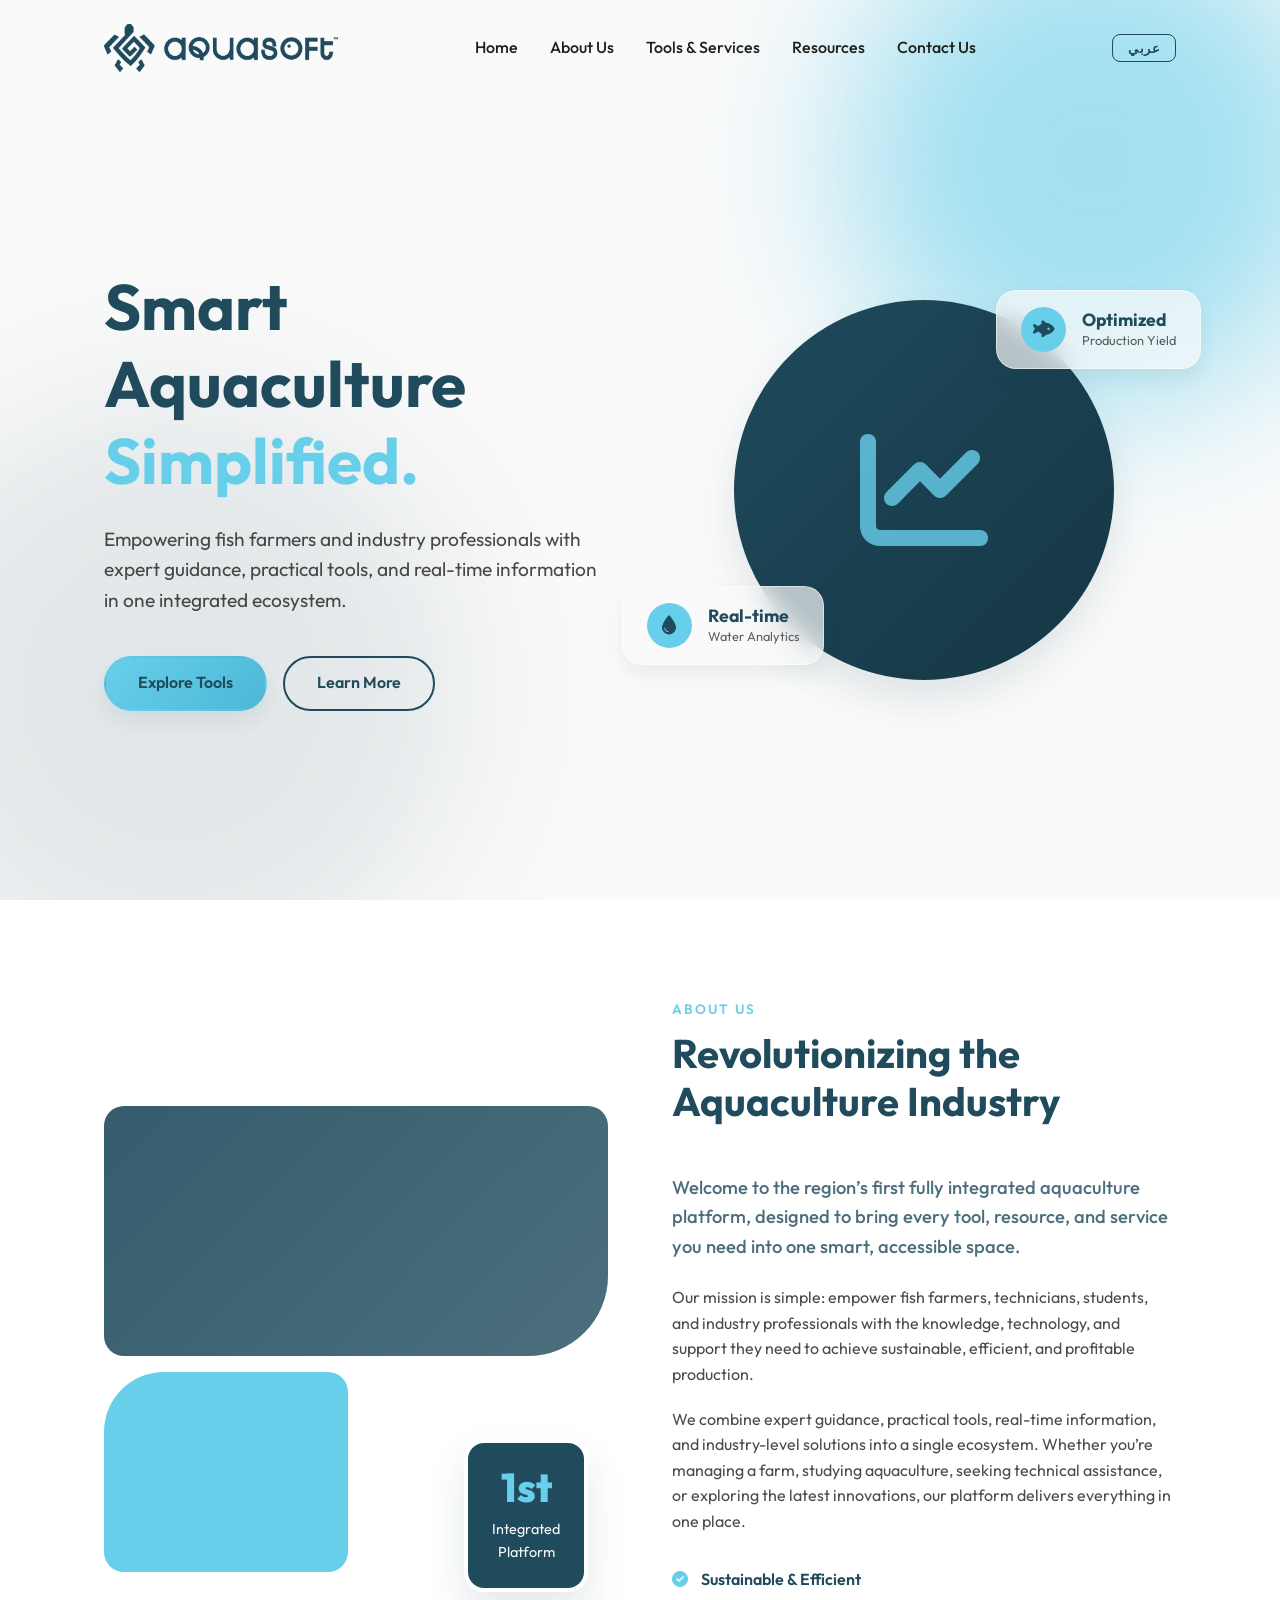
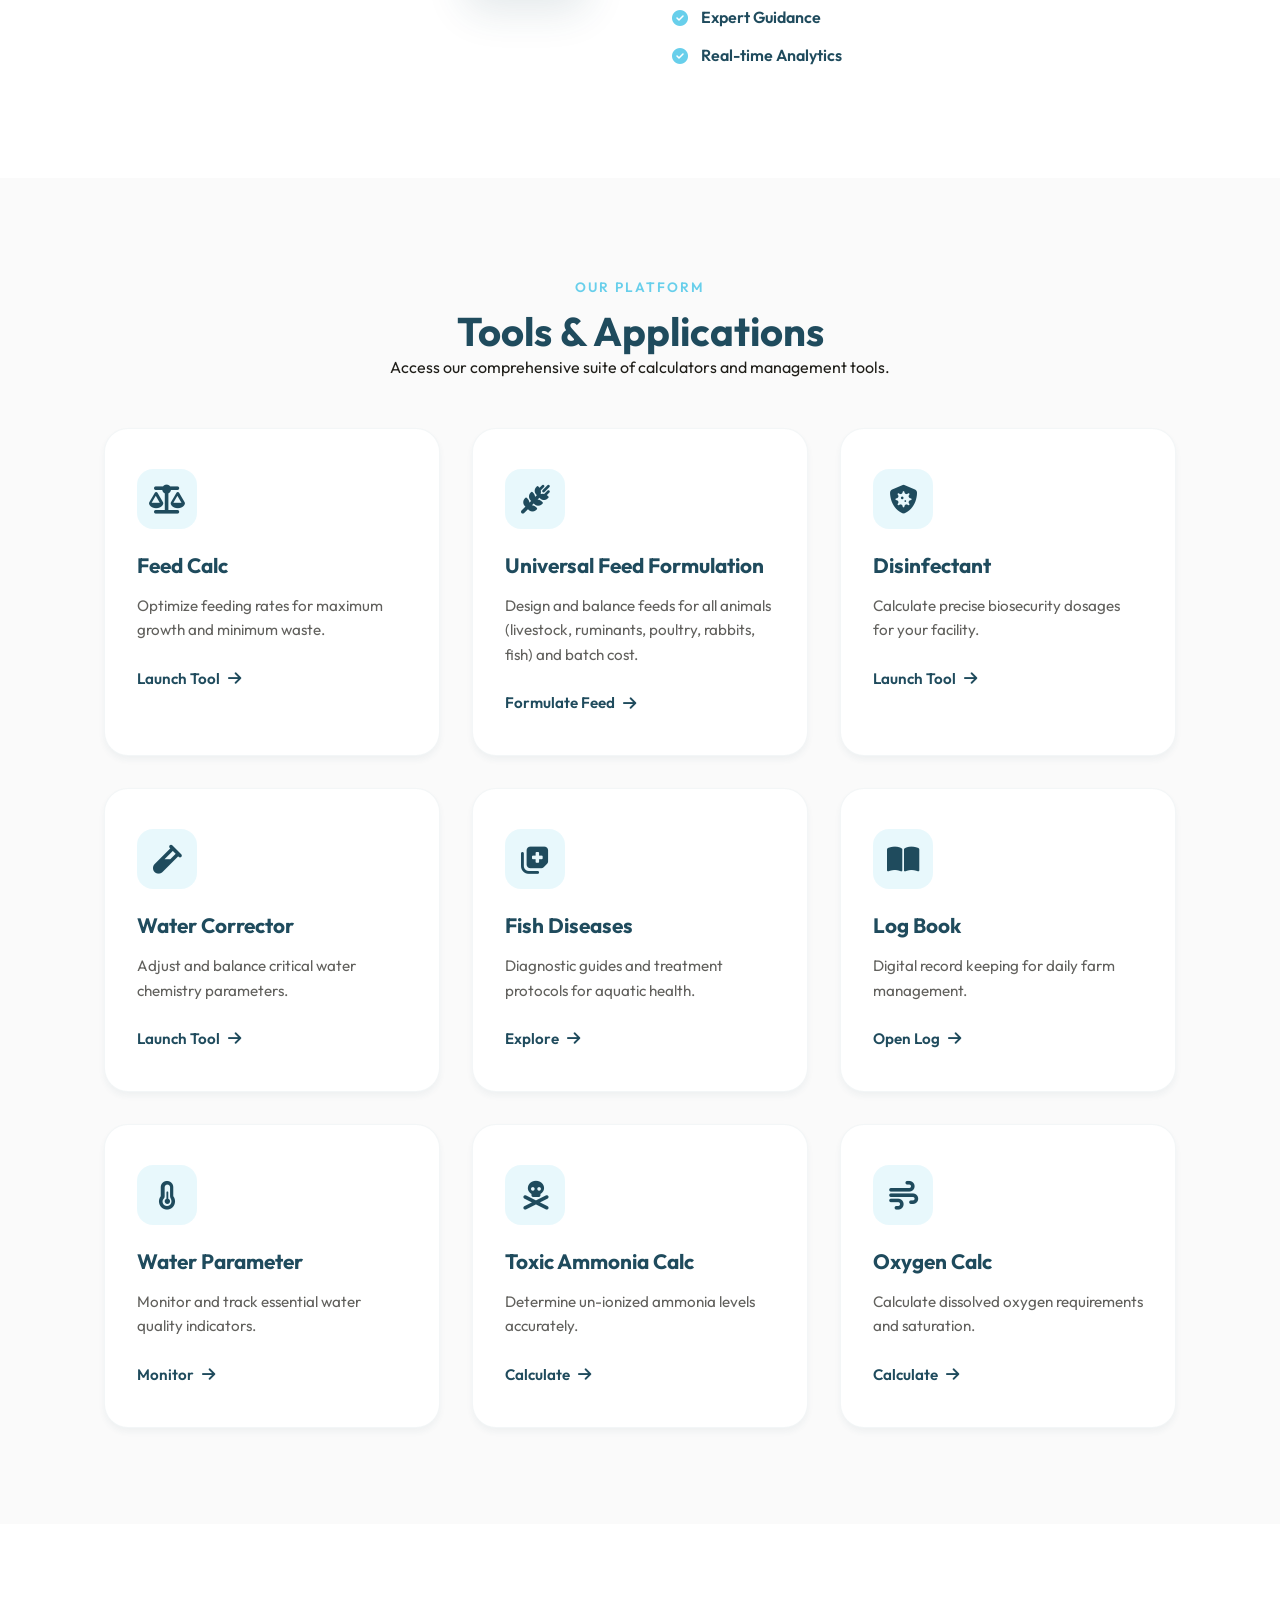
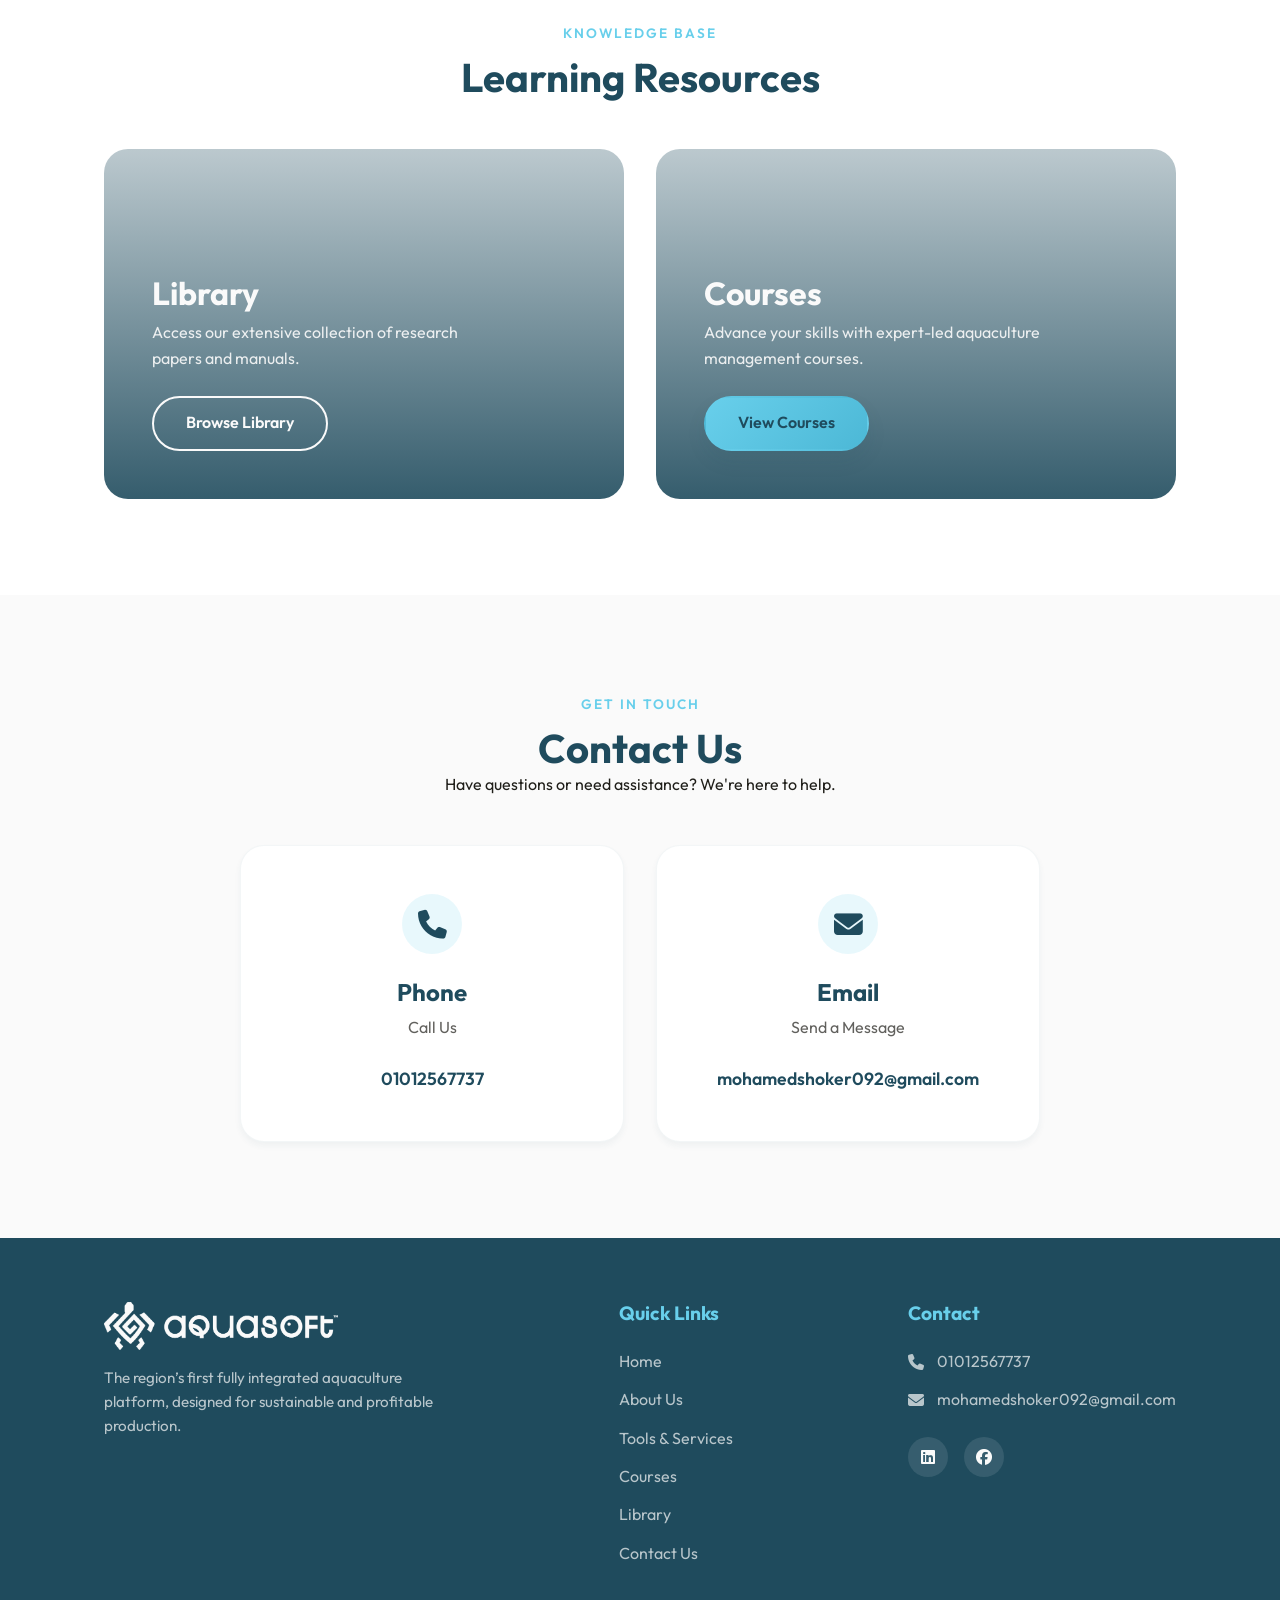
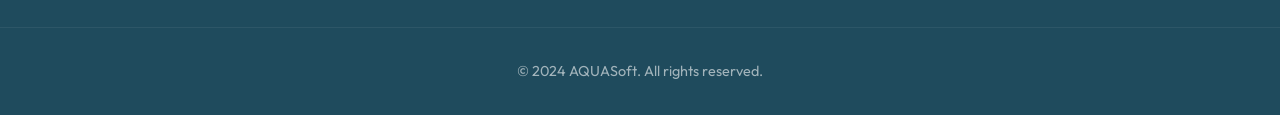
==== commit 13e69ab2: "Add files via upload" ====
--- a/index.html
+++ b/index.html
@@ -149,6 +149,14 @@
                     <span class="tool-link" data-i18n="tool1_link">Launch Tool <i class="fa-solid fa-arrow-right"></i></span>
                 </a>
 
+                <!-- Universal Feed Formulation -->
+                <a href="tools/feed-formulation.html" class="tool-card">
+                    <div class="tool-icon"><i class="fa-solid fa-wheat-awn"></i></div>
+                    <h3 data-i18n="tool_formulation_title">Universal Feed Formulation</h3>
+                    <p data-i18n="tool_formulation_desc">Design and balance feeds for all animals (livestock, ruminants, poultry, rabbits, fish) and batch cost.</p>
+                    <span class="tool-link" data-i18n="tool_formulation_link">Formulate Feed <i class="fa-solid fa-arrow-right"></i></span>
+                </a>
+
                 <!-- Disinfectant -->
                 <a href="tools/disinfectans.html" class="tool-card">
                     <div class="tool-icon"><i class="fa-solid fa-shield-virus"></i></div>
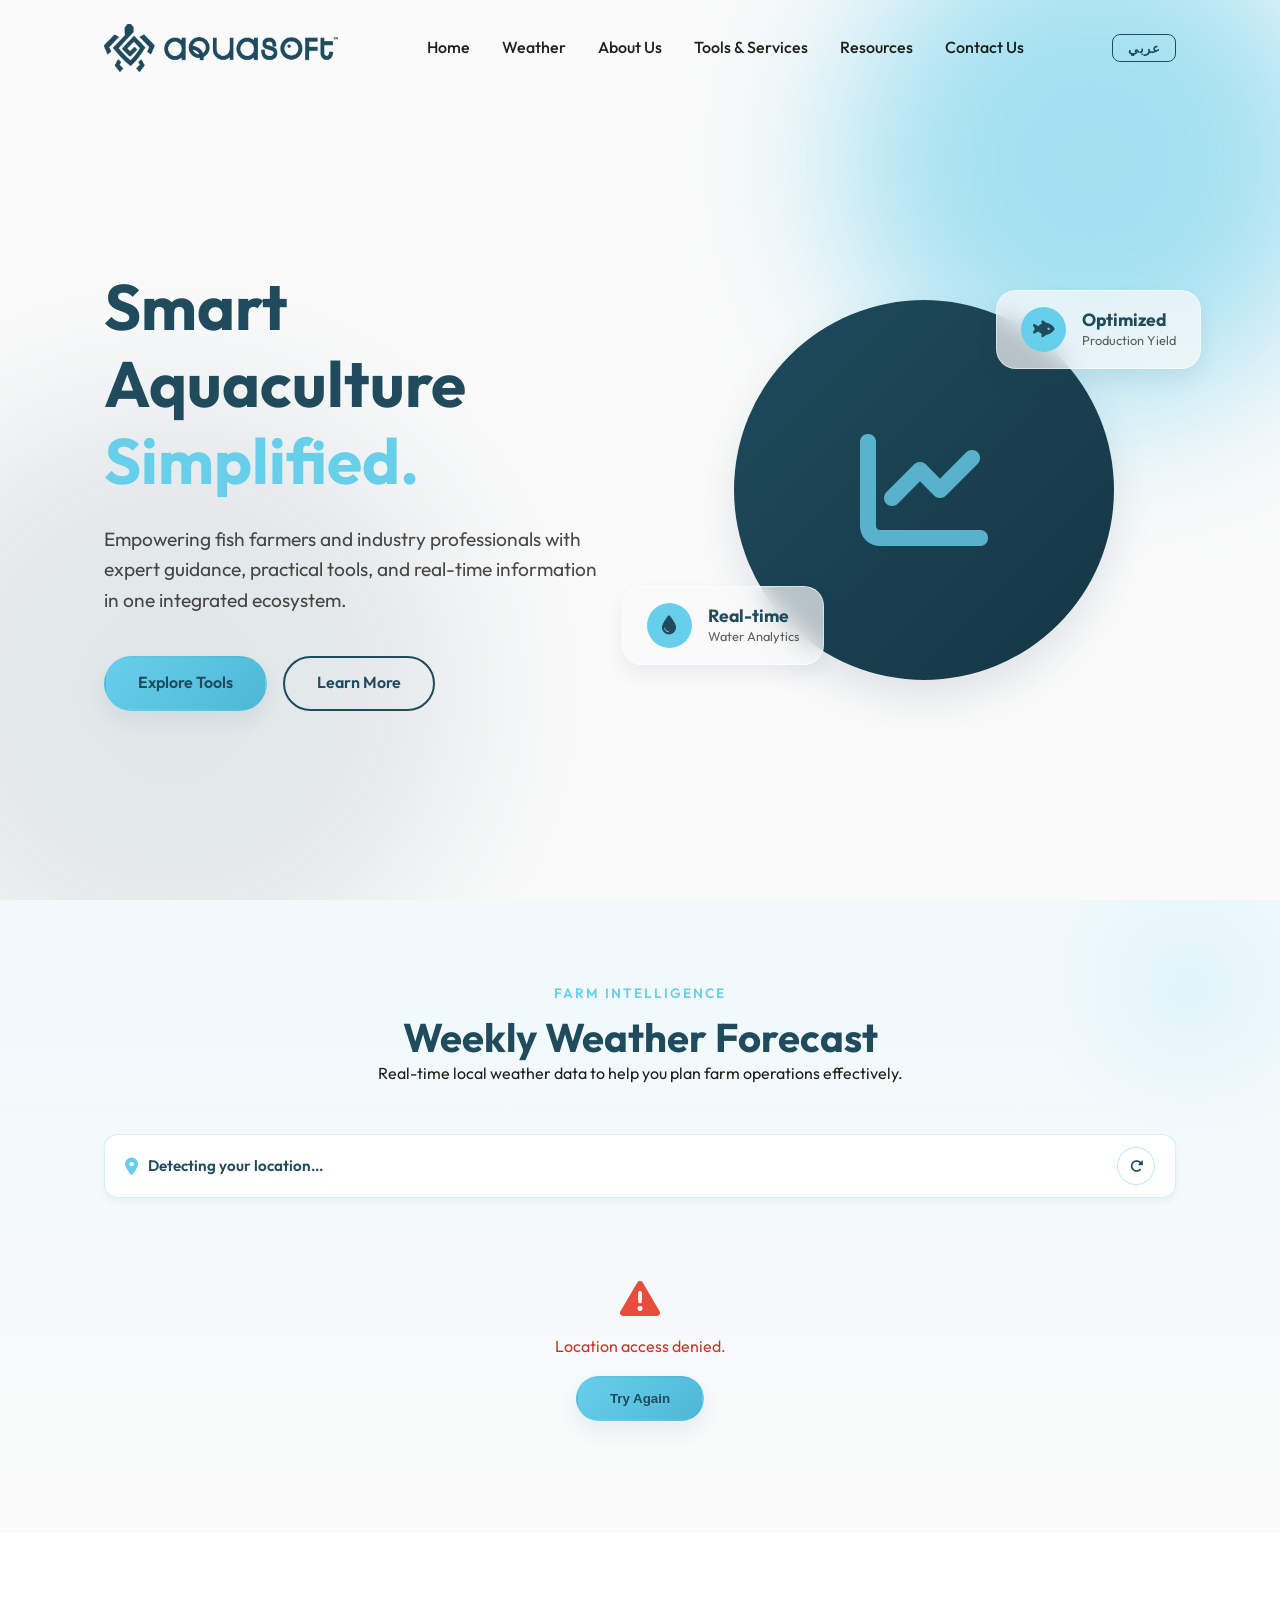
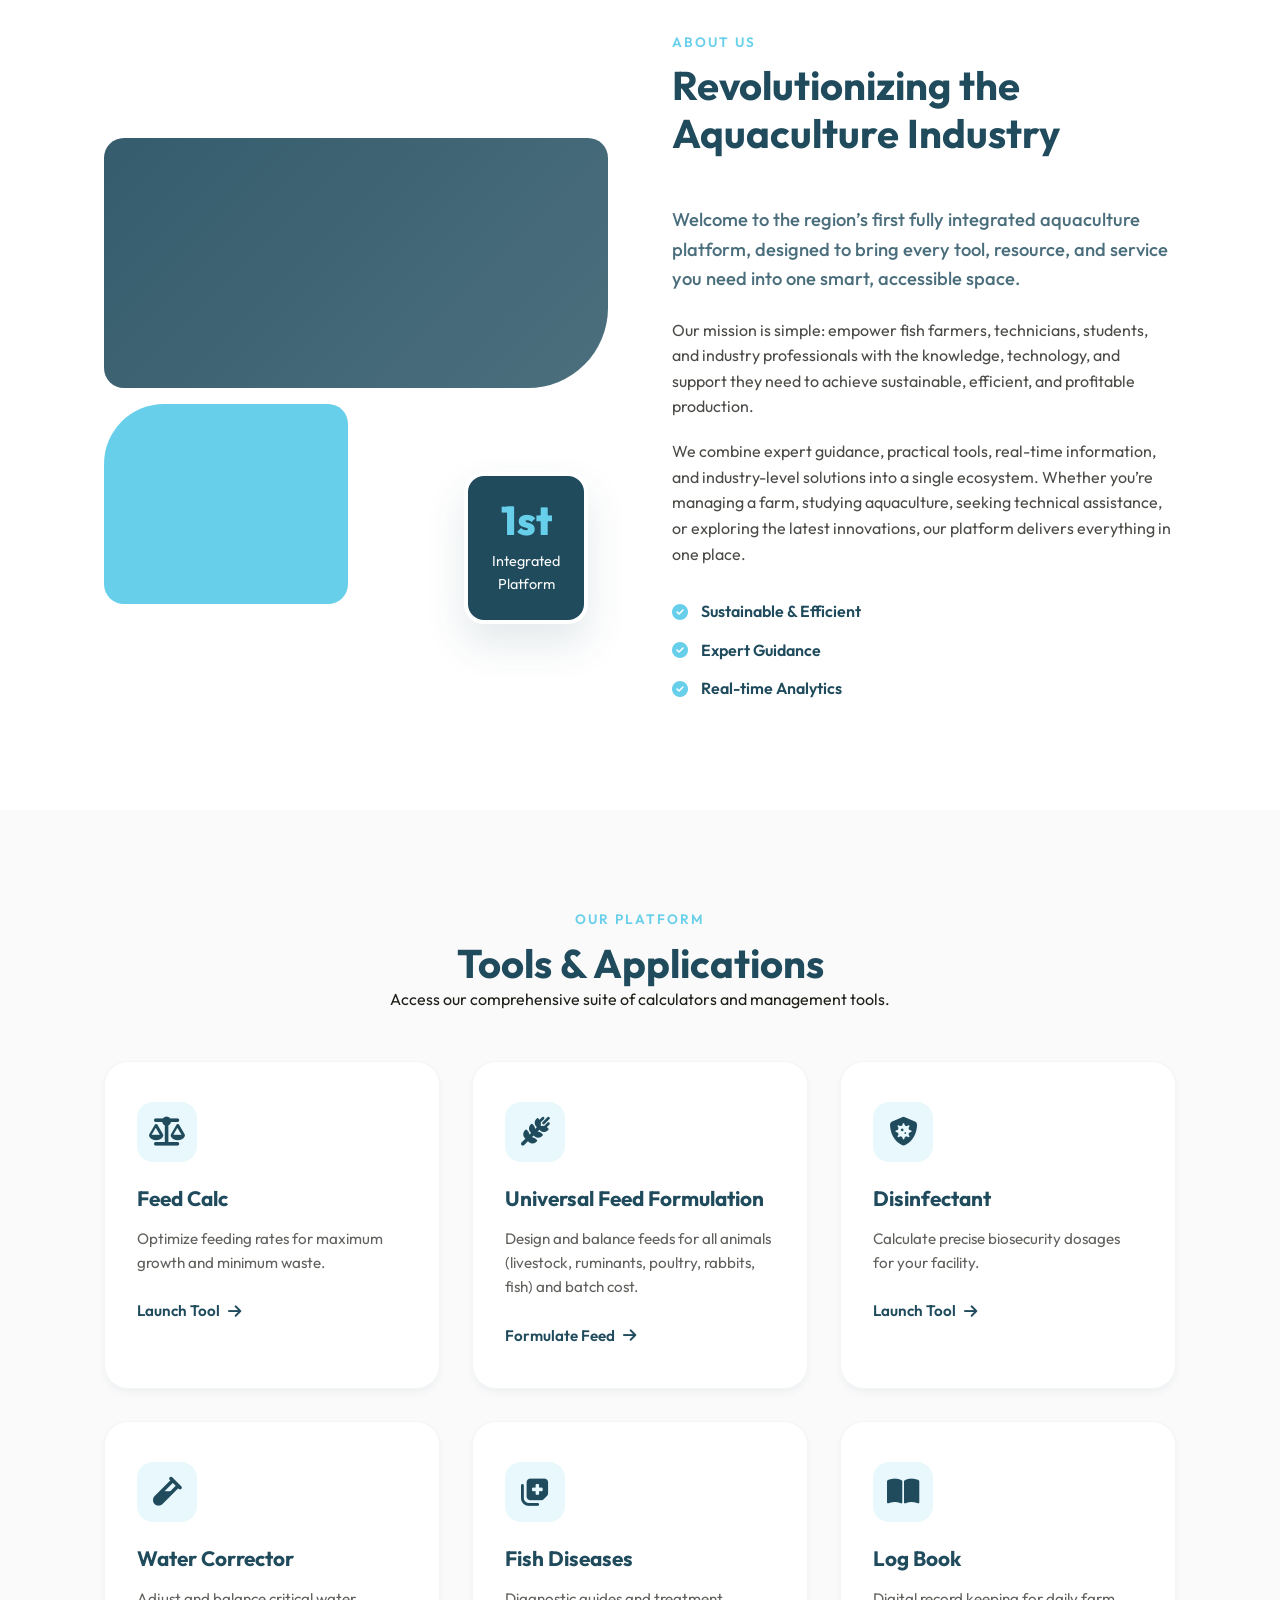
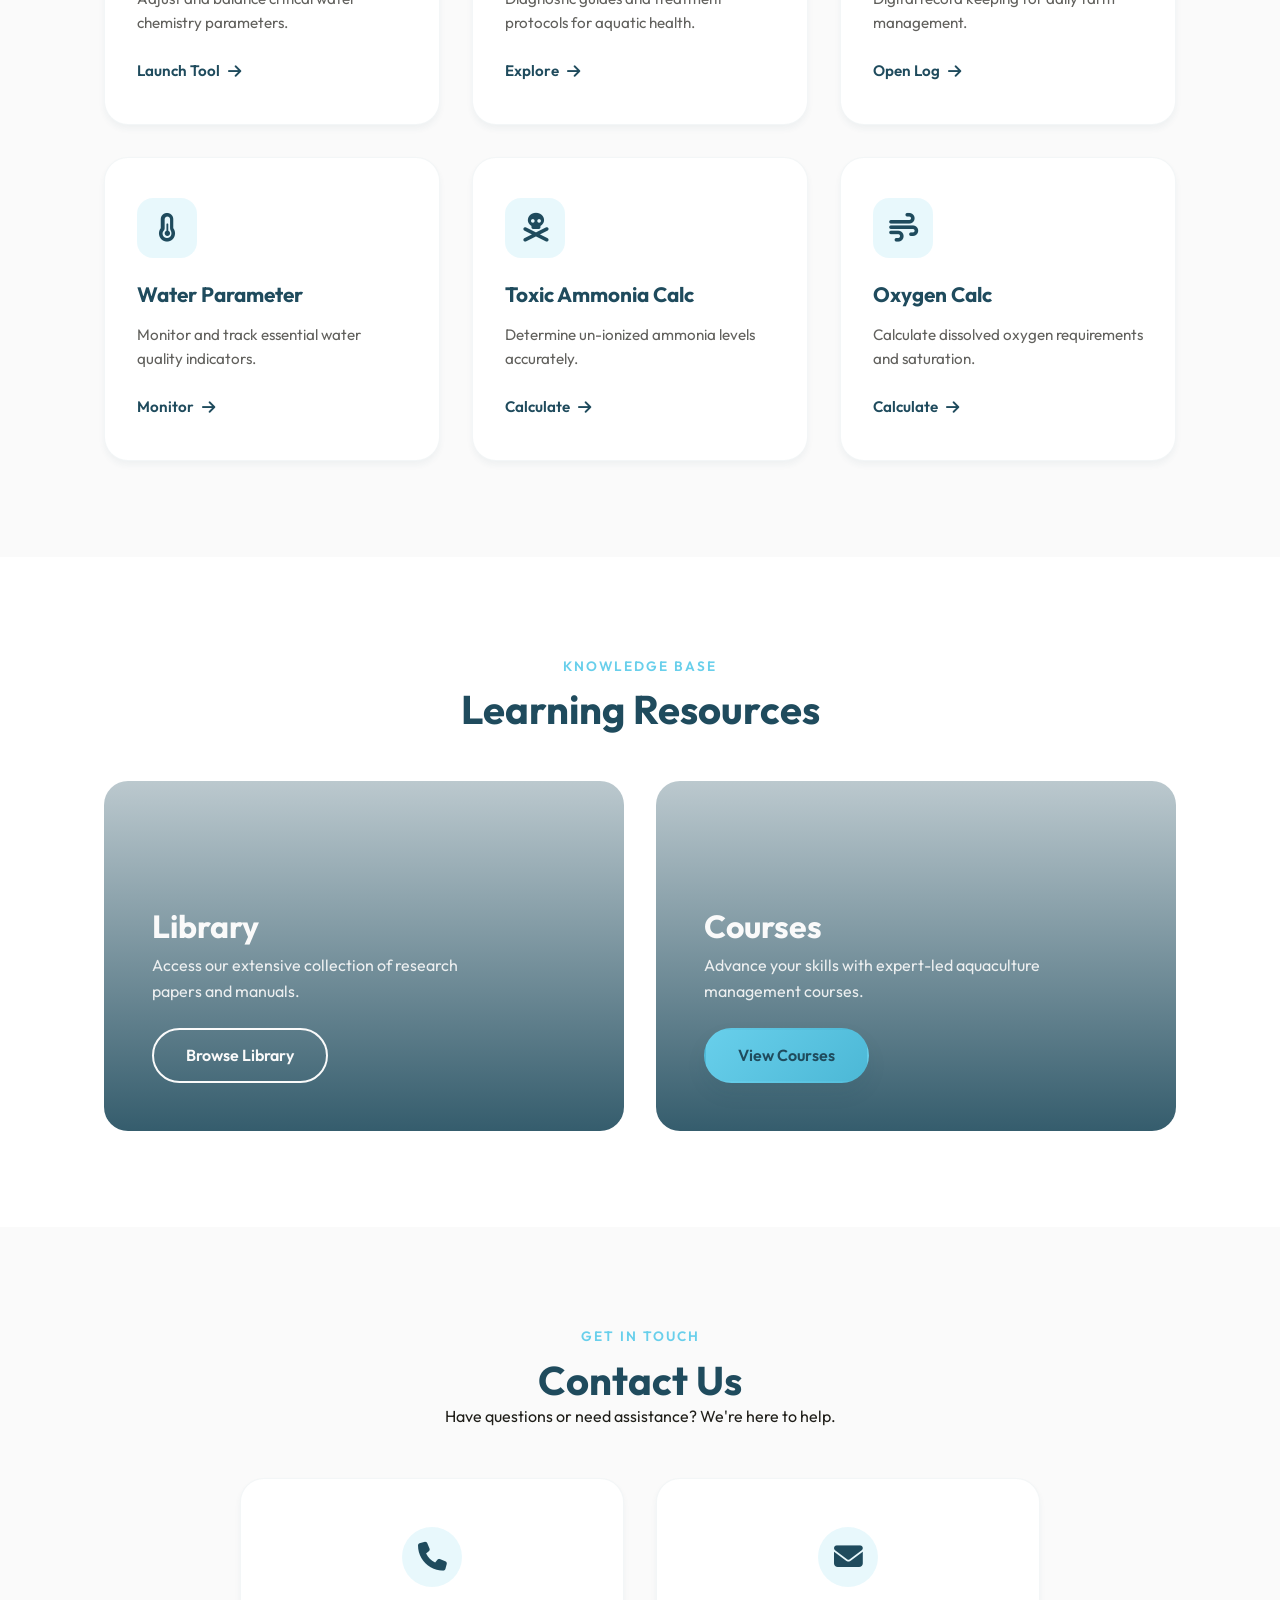
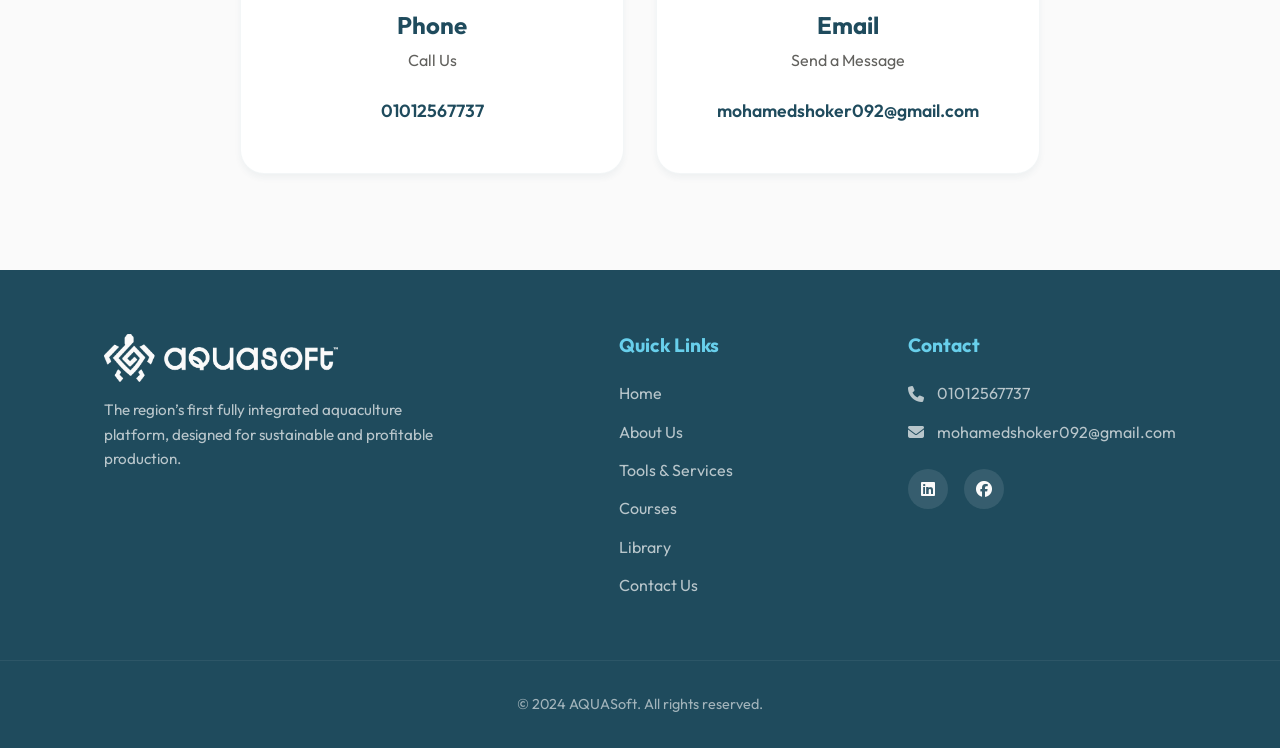
==== commit 9df823fa: "Add files via upload" ====
--- a/index.html
+++ b/index.html
@@ -32,6 +32,7 @@
             </a>
             <ul class="nav-links">
                 <li><a href="#home" data-i18n="nav_home">Home</a></li>
+                <li><a href="#weather" data-i18n="nav_weather">Weather</a></li>
                 <li><a href="#about" data-i18n="nav_about">About Us</a></li>
                 <li><a href="#tools" data-i18n="nav_tools">Tools &amp; Services</a></li>
                 <li><a href="#resources" data-i18n="nav_resources">Resources</a></li>
@@ -93,6 +94,76 @@
         </div>
     </section>
 
+    <!-- Weather Section -->
+    <section id="weather" class="weather-section">
+        <div class="container">
+            <div class="section-header center">
+                <span class="subtitle" data-i18n="weather_subtitle">Farm Intelligence</span>
+                <h2 data-i18n="weather_title">Weekly Weather Forecast</h2>
+                <p data-i18n="weather_desc">Real-time local weather data to help you plan farm operations effectively.</p>
+            </div>
+
+            <!-- Location Bar -->
+            <div class="weather-location-bar">
+                <div id="weather-location-info">
+                    <i class="fa-solid fa-location-dot"></i>
+                    <span id="weather-location-text" data-i18n="weather_detecting">Detecting your location...</span>
+                </div>
+                <button id="weather-refresh-btn" class="btn-weather-refresh" title="Refresh">
+                    <i class="fa-solid fa-rotate-right"></i>
+                </button>
+            </div>
+
+            <!-- Loading State -->
+            <div id="weather-loading" class="weather-loading">
+                <div class="weather-spinner"></div>
+                <p data-i18n="weather_loading">Loading weather data...</p>
+            </div>
+
+            <!-- Error State -->
+            <div id="weather-error" class="weather-error" style="display:none;">
+                <i class="fa-solid fa-triangle-exclamation"></i>
+                <p id="weather-error-msg" data-i18n="weather_error">Could not retrieve weather data. Please allow location access.</p>
+                <button id="weather-retry-btn" class="btn btn-primary" data-i18n="weather_retry">Try Again</button>
+            </div>
+
+            <!-- Weather Cards -->
+            <div id="weather-cards" class="weather-cards-grid" style="display:none;"></div>
+
+            <!-- Weather Summary Bar -->
+            <div id="weather-summary" class="weather-summary-bar" style="display:none;">
+                <div class="summary-item">
+                    <i class="fa-solid fa-temperature-high"></i>
+                    <div>
+                        <span class="summary-label" data-i18n="w_avg_temp">Avg. Temperature</span>
+                        <span id="w-avg-temp" class="summary-value">--</span>
+                    </div>
+                </div>
+                <div class="summary-item">
+                    <i class="fa-solid fa-cloud-rain"></i>
+                    <div>
+                        <span class="summary-label" data-i18n="w_total_rain">Total Rainfall</span>
+                        <span id="w-total-rain" class="summary-value">--</span>
+                    </div>
+                </div>
+                <div class="summary-item">
+                    <i class="fa-solid fa-wind"></i>
+                    <div>
+                        <span class="summary-label" data-i18n="w_avg_wind">Avg. Wind Speed</span>
+                        <span id="w-avg-wind" class="summary-value">--</span>
+                    </div>
+                </div>
+                <div class="summary-item">
+                    <i class="fa-solid fa-sun"></i>
+                    <div>
+                        <span class="summary-label" data-i18n="w_uv">Max UV Index</span>
+                        <span id="w-max-uv" class="summary-value">--</span>
+                    </div>
+                </div>
+            </div>
+        </div>
+    </section>
+
     <!-- About Us Section -->
     <section id="about" class="about">
         <div class="container about-container">
--- a/style.css
+++ b/style.css
@@ -1254,3 +1254,291 @@
     transform: scaleX(-1);
     display: inline-block;
 }
+
+/* ============================================================
+   WEATHER SECTION
+   ============================================================ */
+.weather-section {
+    padding: 5rem 0 4rem;
+    background: linear-gradient(180deg, #f0f9fc 0%, var(--color-soft-white) 100%);
+    position: relative;
+    overflow: hidden;
+}
+
+.weather-section::before {
+    content: '';
+    position: absolute;
+    top: -60px; right: -60px;
+    width: 300px; height: 300px;
+    background: radial-gradient(circle, rgba(104,207,235,0.12) 0%, transparent 70%);
+    pointer-events: none;
+}
+
+/* Location bar */
+.weather-location-bar {
+    display: flex;
+    align-items: center;
+    justify-content: space-between;
+    background: #fff;
+    border: 1px solid rgba(104,207,235,0.3);
+    border-radius: 14px;
+    padding: 0.75rem 1.25rem;
+    margin-bottom: 2rem;
+    box-shadow: var(--shadow-sm);
+    gap: 1rem;
+}
+
+.weather-location-bar #weather-location-info {
+    display: flex;
+    align-items: center;
+    gap: 0.6rem;
+    color: var(--color-ocean-blue);
+    font-weight: 600;
+    font-size: 0.95rem;
+}
+
+.weather-location-bar #weather-location-info i {
+    color: var(--color-aqua);
+    font-size: 1.1rem;
+}
+
+.btn-weather-refresh {
+    background: none;
+    border: 1.5px solid rgba(104,207,235,0.5);
+    border-radius: 50%;
+    width: 38px; height: 38px;
+    display: flex; align-items: center; justify-content: center;
+    color: var(--color-ocean-blue);
+    cursor: pointer;
+    transition: var(--transition-normal);
+    flex-shrink: 0;
+}
+
+.btn-weather-refresh:hover {
+    background: var(--color-aqua);
+    border-color: var(--color-aqua);
+    color: #fff;
+    transform: rotate(90deg);
+}
+
+/* Loading */
+.weather-loading {
+    display: flex;
+    flex-direction: column;
+    align-items: center;
+    gap: 1rem;
+    padding: 3rem 0;
+    color: var(--color-ocean-blue);
+    font-weight: 500;
+}
+
+.weather-spinner {
+    width: 48px; height: 48px;
+    border: 4px solid rgba(104,207,235,0.25);
+    border-top-color: var(--color-aqua);
+    border-radius: 50%;
+    animation: weatherSpin 0.85s linear infinite;
+}
+
+@keyframes weatherSpin {
+    to { transform: rotate(360deg); }
+}
+
+/* Error */
+.weather-error {
+    flex-direction: column;
+    align-items: center;
+    gap: 1rem;
+    padding: 3rem 0;
+    text-align: center;
+    color: #c0392b;
+}
+
+.weather-error i {
+    font-size: 2.5rem;
+    color: #e74c3c;
+}
+
+/* 7-day cards grid */
+.weather-cards-grid {
+    display: grid;
+    grid-template-columns: repeat(7, 1fr);
+    gap: 0.85rem;
+    margin-bottom: 2rem;
+}
+
+@media (max-width: 1024px) {
+    .weather-cards-grid { grid-template-columns: repeat(4, 1fr); }
+}
+@media (max-width: 640px) {
+    .weather-cards-grid { grid-template-columns: repeat(2, 1fr); }
+}
+@media (max-width: 380px) {
+    .weather-cards-grid { grid-template-columns: 1fr; }
+}
+
+.weather-day-card {
+    background: #fff;
+    border-radius: 16px;
+    padding: 1.1rem 0.75rem;
+    display: flex;
+    flex-direction: column;
+    align-items: center;
+    gap: 0.45rem;
+    box-shadow: var(--shadow-sm);
+    border: 1.5px solid rgba(104,207,235,0.15);
+    transition: var(--transition-normal);
+    text-align: center;
+}
+
+.weather-day-card:hover {
+    transform: translateY(-4px);
+    box-shadow: var(--shadow-md);
+    border-color: var(--color-aqua);
+}
+
+.weather-today {
+    background: var(--gradient-primary);
+    border-color: transparent;
+    color: #fff;
+}
+
+.weather-today .wdc-day,
+.weather-today .wdc-desc,
+.weather-today .wdc-tmin,
+.weather-today .wdc-detail {
+    color: rgba(255,255,255,0.85) !important;
+}
+
+.weather-today .wdc-tmax {
+    color: #fff !important;
+}
+
+.wdc-day {
+    font-size: 0.75rem;
+    font-weight: 700;
+    text-transform: uppercase;
+    letter-spacing: 0.5px;
+    color: var(--color-ocean-blue);
+}
+
+.wdc-icon {
+    font-size: 2.2rem;
+    line-height: 1;
+}
+
+.wdc-desc {
+    font-size: 0.72rem;
+    color: #64748b;
+    font-weight: 500;
+}
+
+.wdc-temps {
+    display: flex;
+    gap: 0.5rem;
+    align-items: baseline;
+}
+
+.wdc-tmax {
+    font-size: 1.4rem;
+    font-weight: 800;
+    color: var(--color-ocean-blue);
+}
+
+.wdc-tmin {
+    font-size: 0.9rem;
+    font-weight: 500;
+    color: #94a3b8;
+}
+
+.wdc-details {
+    width: 100%;
+    display: flex;
+    flex-direction: column;
+    gap: 0.25rem;
+    margin-top: 0.25rem;
+    border-top: 1px solid rgba(104,207,235,0.2);
+    padding-top: 0.5rem;
+}
+
+.weather-today .wdc-details {
+    border-top-color: rgba(255,255,255,0.2);
+}
+
+.wdc-detail {
+    font-size: 0.7rem;
+    color: #64748b;
+    display: flex;
+    align-items: center;
+    gap: 0.3rem;
+    justify-content: center;
+}
+
+.wdc-detail i {
+    font-size: 0.65rem;
+    color: var(--color-aqua);
+}
+
+.weather-today .wdc-detail i {
+    color: rgba(255,255,255,0.7);
+}
+
+/* UV Badges */
+.uv-badge {
+    display: inline-block;
+    padding: 0.1rem 0.45rem;
+    border-radius: 20px;
+    font-size: 0.62rem;
+    font-weight: 700;
+    letter-spacing: 0.3px;
+}
+
+.uv-low       { background: #d1fae5; color: #065f46; }
+.uv-moderate  { background: #fef9c3; color: #713f12; }
+.uv-high      { background: #fed7aa; color: #7c2d12; }
+.uv-very-high { background: #fecaca; color: #7f1d1d; }
+.uv-extreme   { background: #e9d5ff; color: #4c1d95; }
+
+/* Summary bar */
+.weather-summary-bar {
+    display: flex;
+    flex-wrap: wrap;
+    gap: 1rem;
+    background: #fff;
+    border-radius: 16px;
+    padding: 1.25rem 1.5rem;
+    border: 1.5px solid rgba(104,207,235,0.25);
+    box-shadow: var(--shadow-sm);
+    justify-content: space-around;
+}
+
+.summary-item {
+    display: flex;
+    align-items: center;
+    gap: 0.75rem;
+}
+
+.summary-item > i {
+    font-size: 1.5rem;
+    color: var(--color-aqua);
+    flex-shrink: 0;
+}
+
+.summary-item > div {
+    display: flex;
+    flex-direction: column;
+}
+
+.summary-label {
+    font-size: 0.72rem;
+    font-weight: 600;
+    color: #94a3b8;
+    text-transform: uppercase;
+    letter-spacing: 0.5px;
+}
+
+.summary-value {
+    font-size: 1.1rem;
+    font-weight: 800;
+    color: var(--color-ocean-blue);
+}
